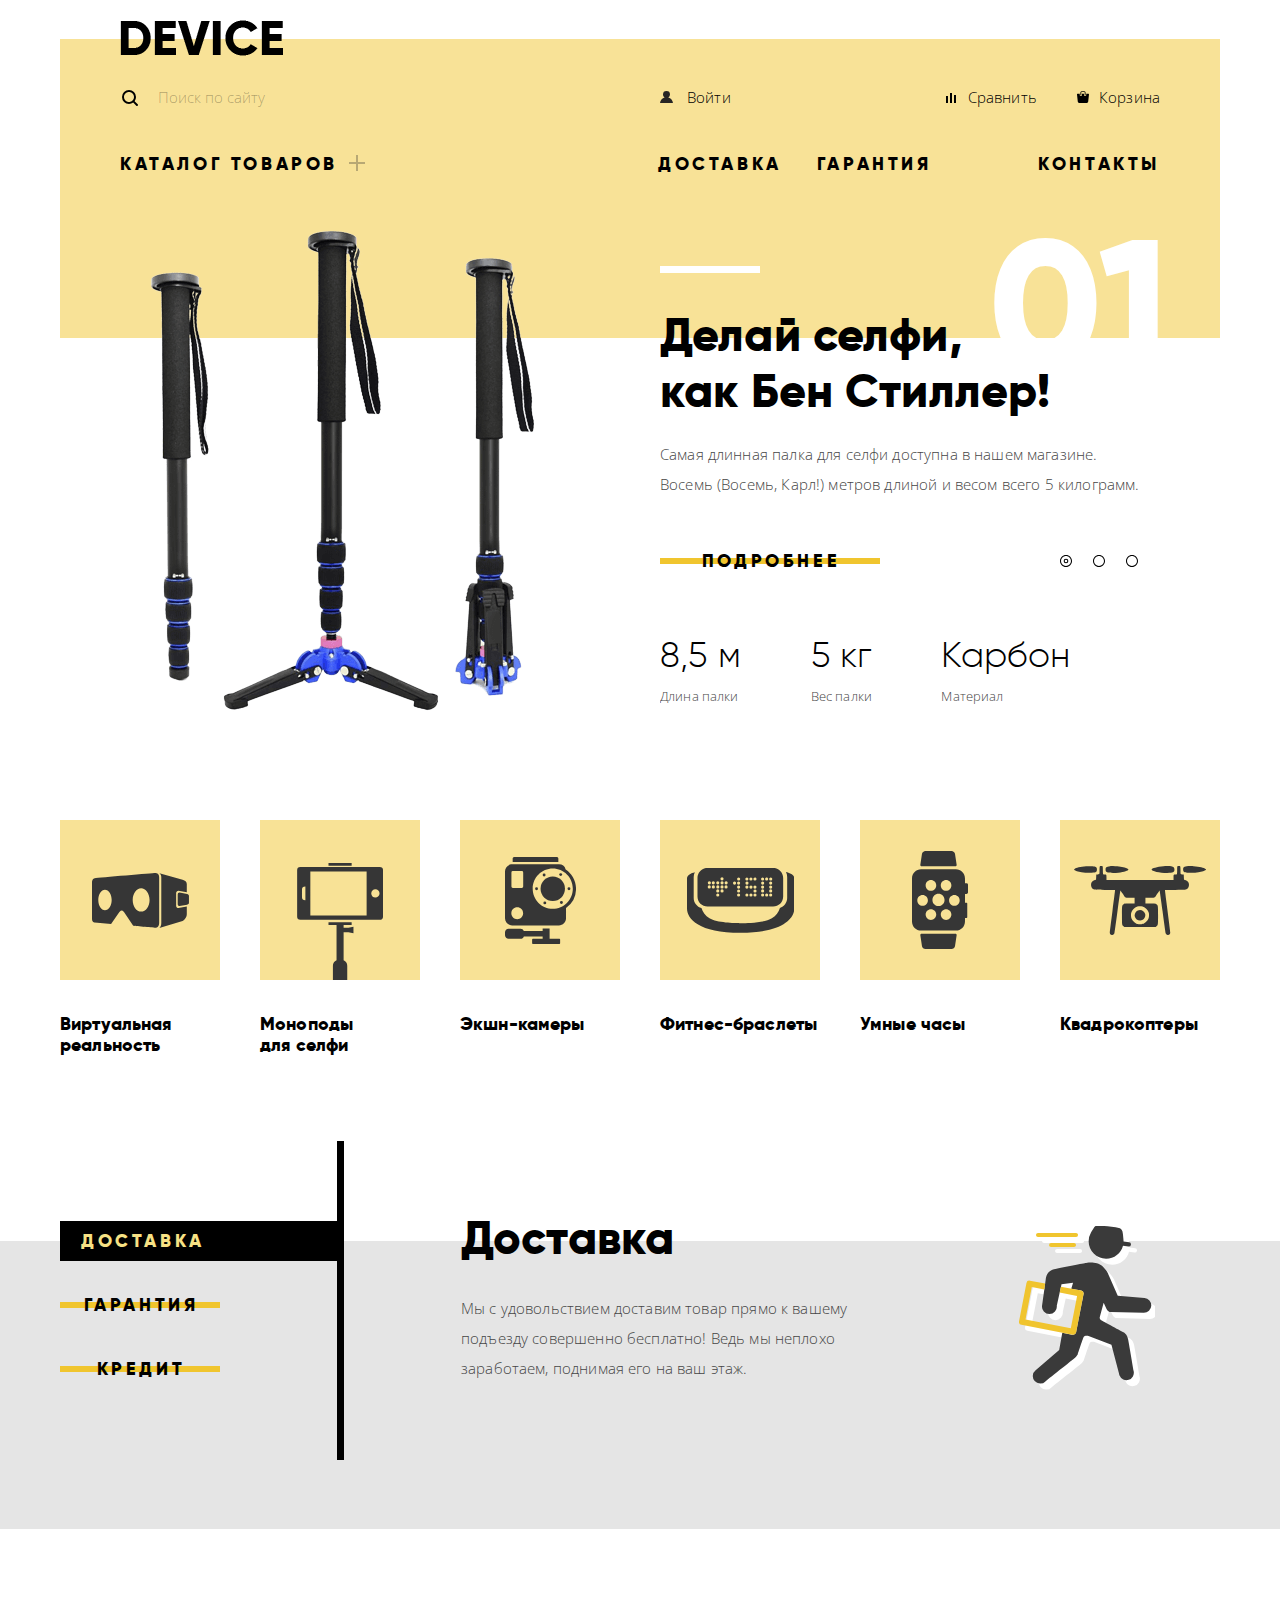
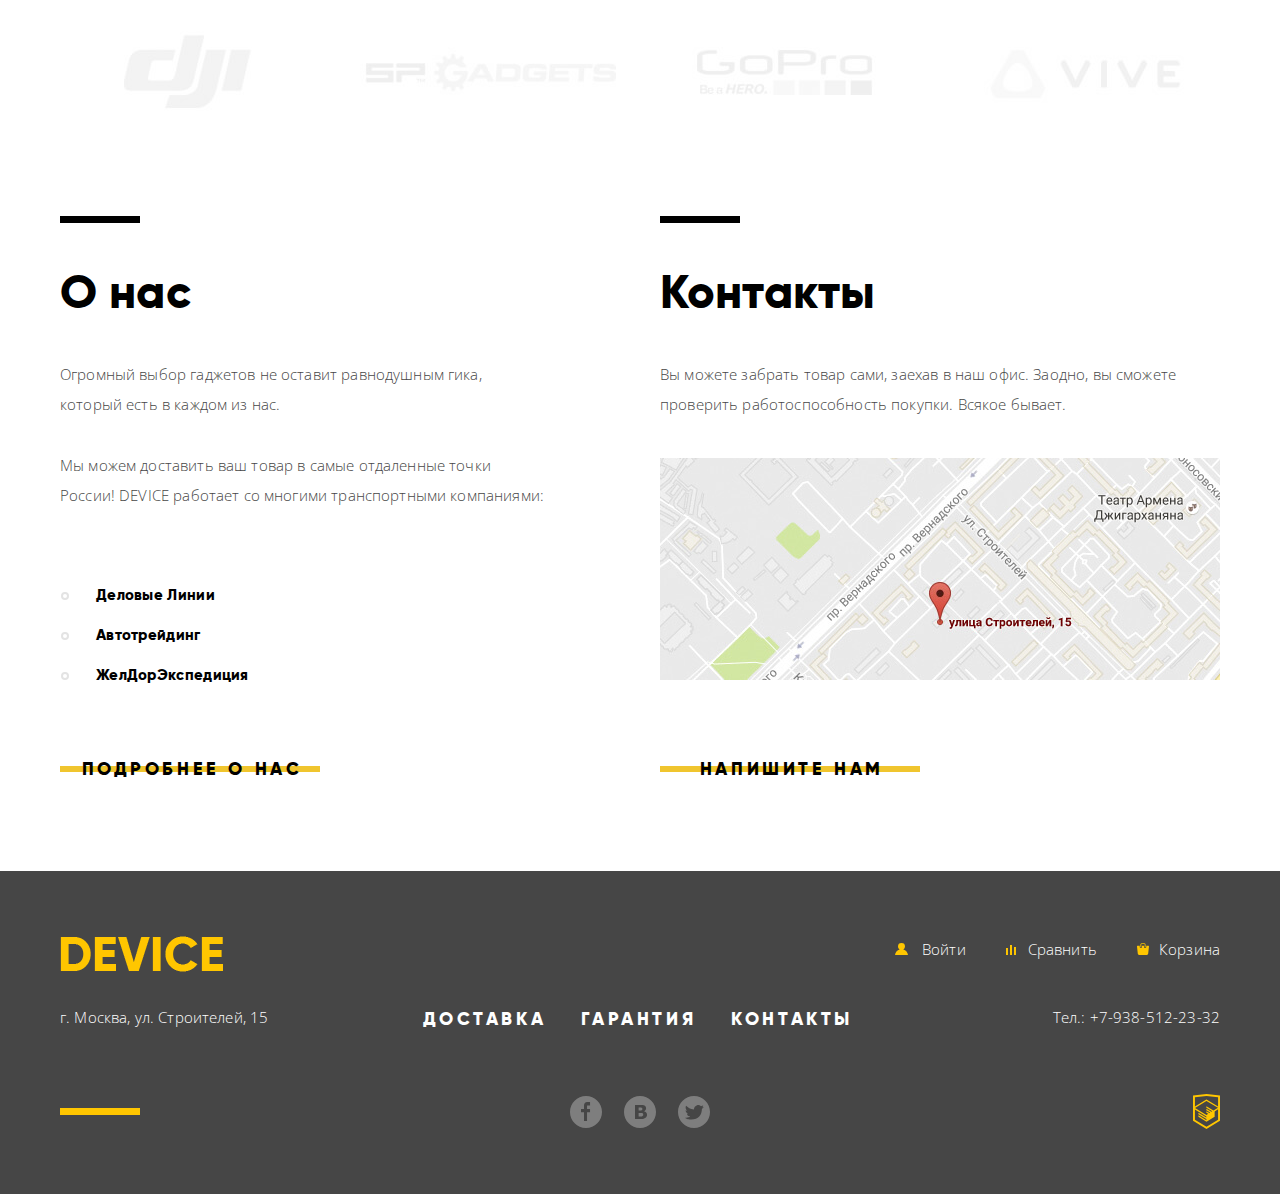
==== index.html @ 49120072 "Общие исправления, 3" ====
<!DOCTYPE html>
<html lang="ru">
    <head>
        <meta charset="utf-8">
        <title>HTML Academy: Девайс</title>
        <link href="https://fonts.googleapis.com/css?family=Open+Sans:300,400&amp;subset=cyrillic" rel="stylesheet">
        <link rel="stylesheet" type="text/css" href="css/normalize.css"/>
        <link rel="stylesheet" type="text/css" href="css/style.css"/>
    </head>

    <body>

        <div class="container">
            <header class="main-header">
                <div class="inner-container">
                    <a class="logo main-header-logo">
                        <img src="img/header-logo.png" width="163" height="36" alt="DEVICE"/>
                    </a>

                    <div class="header-top">
                        <form class="site-search" action="https://echo.htmlacademy.ru" method="get">
                            <label class="visually-hidden" for="site-search-field">Поиск по сайту</label>
                            <input type="text" placeholder="Поиск по сайту" id="site-search-field">
                            <button type="submit" class="search-btn">Найти</button>
                        </form>
                        <ul class="user-links header-user-links">
                            <li class="login-link header-login-link">
                                <a href="login.html">Войти</a>
                            </li>
                            <li class="profile-link header-profile-link user-name hidden">
                                <a href="profile.html">Валентин Петухов</a>
                            </li>
                            <li class="logout-link header-logout-link hidden">
                                <a href="#">Выйти</a>
                            </li>
                            <li class="compare-link header-compare-link">
                                <a href="compare.html">Сравнить</a>
                            </li>
                            <li class="cart-link header-cart-link">
                                <a href="cart.html">Корзина</a>
                            </li>
                        </ul>
                    </div>
                    <nav class="main-nav">
                        <ul class="site-nav header-site-nav">
                            <li class="catalog-link header-catalog-link sub-menu-link"><a href="catalog.html">Каталог товаров</a>
                                <div class="sub-menu">
                                    <div class="inner-container">
                                        <ul class="video-products">
                                            <li><a href="catalog.html">Виртуальная реальность</a></li>
                                            <li><a href="catalog.html">Моноподы для селфи</a></li>
                                            <li><a href="catalog.html">Экшн-камеры</a></li>
                                        </ul>
                                        <ul class="wearable-products">
                                            <li><a href="catalog.html">Фитнес-браслеты</a></li>
                                            <li><a href="catalog.html">Умные часы</a></li>
                                        </ul>
                                        <ul class="quodrupter-products">
                                            <li><a href="catalog.html">Квадрокоптеры</a></li>
                                        </ul>
                                    </div>
                                </div>
                            </li>
                            <li class="delivery-link header-delivery-link"><a href="delivery.html">Доставка</a></li>
                            <li class="warranty-link header-warranty-link"><a href="warranty.html">Гарантия</a></li>
                            <li class="contacts-link header-contacts-link"><a href="contacts.html">Контакты</a></li>
                        </ul>
                    </nav>
                </div>
            </header>
        </div>

        <main>
            <div class="container">
                <h1 class="visually-hidden">Магазин гаджетов "Девайс"</h1>

                <section class="promo">
                    <h2 class="visually-hidden">Горячие предложения</h2>
                    <div class="inner-container">
                        <div class="slider promo-slider">
                            <ol class="slider-indicators">
                                <li class="indicator indicator-1 active"></li>
                                <li class="indicator indicator-2"></li>
                                <li class="indicator indicator-3"></li>
                            </ol>
                            <div class="slider-inner">
                                <article class="slide slide-1 active">
                                    <span class="slide-number">01</span>
                                    <div class="two-columns-container">
                                        <div class="column-left">
                                            <img class="slide-image" src="img/slider-1.png" width="384" height="486"
                                                 alt="Селфи-палка"/>
                                        </div>
                                        <div class="column-right">

                                            <h2 class="slide-title">Делай селфи,<br> как Бен Стиллер!</h2>
                                            <p>
                                                Самая длинная палка для селфи доступна в нашем магазине. Восемь (Восемь,
                                                Карл!) метров длиной и весом всего 5 килограмм.
                                            </p>
                                            <a class="btn" href="catalog-item.html">Подробнее</a>
                                            <div class="features-table-wrapper">
                                                <table class="slide-product-features">
                                                    <tr class="features-value">
                                                        <td>8,5 м</td>
                                                        <td>5 кг</td>
                                                        <td>Карбон</td>
                                                    </tr>
                                                    <tr class="features-label">
                                                        <td>Длина палки</td>
                                                        <td>Вес палки</td>
                                                        <td>Материал</td>
                                                    </tr>
                                                </table>
                                            </div>
                                        </div>
                                    </div>
                                </article>
                                <article class="slide slide-2">
                                    <span class="slide-number">02</span>
                                    <div class="two-columns-container">
                                        <div class="column-left">
                                            <img class="slide-image" src="img/slider-2.png" width="345" height="485"
                                                 alt="Фитнес-браслет"/>
                                        </div>
                                        <div class="column-right">

                                            <h2 class="slide-title">Худеем<br> правильно!</h2>
                                            <p>
                                                Мотивирующие фитнес-браслеты помогут найти в себе силы не пропускать
                                                занятия и соблюдать диету.
                                            </p>
                                            <a class="btn" href="catalog-item.html">Подробнее</a>
                                            <div class="features-table-wrapper">
                                            <table class="slide-product-features">
                                                <tr class="features-value">
                                                    <td>48 часов</td>
                                                </tr>
                                                <tr class="features-label">
                                                    <td>Без подзарядки</td>
                                                </tr>
                                            </table>
                                            </div>
                                        </div>
                                    </div>
                                </article>
                                <article class="slide slide-3">
                                    <span class="slide-number">03</span>
                                    <div class="two-columns-container">
                                        <div class="column-left">

                                            <img class="slide-image" src="img/slider-3.png" width="526" height="334"
                                                 alt="Квадрокоптер"/>
                                        </div>
                                        <div class="column-right">
                                            <h2 class="slide-title">Порхает как бабочка, жалит как пчела!</h2>
                                            <p>
                                                Этот обычный, на первый взгляд, квадракоптер оснащен мощным лазером,
                                                замаскированным под стандартную камеру.
                                            </p>
                                            <a class="btn" href="catalog-item.html">Подробнее</a>
                                            <div class="features-table-wrapper">
                                                <table class="slide-product-features">
                                                    <tr class="features-value">
                                                        <td>800 м</td>
                                                        <td>50 м</td>
                                                    </tr>
                                                    <tr class="features-label">
                                                        <td>Дальность полета</td>
                                                        <td>Радиус поражения</td>
                                                    </tr>
                                                </table>
                                            </div>
                                        </div>
                                    </div>
                                </article>

                            </div>
                        </div>
                    </div>
                </section>

                <section class="product-categories">
                    <h2 class="visually-hidden">Категории товаров</h2>

                    <ul class="product-categories-list">
                        <li class="product-category category-virtual-reality">
                            <a class="product-category-link" href="catalog.html">
                            <span class="category-icon">
                            <svg xmlns="http://www.w3.org/2000/svg" width="97" height="55" viewBox="0 0 97 55"><g
                                    fill="#363636"><path
                                    d="M84.131 32.639V20.003c0-1.309 1.045-2.37 2.335-2.37l8.326 1.581V11.02c0-2.355-1.708-3.431-4.202-4.265L67.403.175c1.616 1.391 1.889 2.04 1.889 4.396V49.78c0 2.356-.45 4.066-1.967 5.21l23.265-7.065c2.401-.833 4.202-4.216 4.202-6.572V33.44l-8.326 1.567c-1.29.002-2.335-1.06-2.335-2.368z"/><path
                                    d="M95.129 20.979l-7.598-1.444c-1.008 0-1.824.829-1.824 1.851v9.868c0 1.023.816 1.852 1.824 1.852l7.598-1.431c1.154-.419 1.824-.829 1.824-1.852V22.83c0-1.022-.766-1.507-1.824-1.851zM67.17 4.483c0-5.08-4.232-4.459-4.232-4.459S5.832 4.738 2.838 5.145.001 9.532.001 9.532L0 45.812c0 3.743 2.599 3.753 2.599 3.753l16.477 1.403L27.212 39.3s1.109-1.828 2.505-1.828c1.397 0 2.432 1.861 2.432 1.861l9.061 13.521s18.895 1.909 22.521 1.909c3.626-.001 3.439-5.024 3.439-5.024V4.483zM12.982 37.192c-3.698 0-6.696-4.601-6.696-10.275s2.998-10.275 6.696-10.275c3.698 0 6.696 4.601 6.696 10.275s-2.998 10.275-6.696 10.275zm36.158 1.426c-4.662 0-8.441-5.239-8.441-11.701 0-6.463 3.78-11.702 8.441-11.702 4.662 0 8.442 5.239 8.442 11.702 0 6.462-3.78 11.701-8.442 11.701z"/></g></svg>
                            </span>
                                <h3 class="category-name">Виртуальная реальность</h3>
                            </a>
                        </li>
                        <li class="product-category category-selfie-monopod">
                            <a class="product-category-link" href="catalog.html">
                            <span class="category-icon">
                            <svg xmlns="http://www.w3.org/2000/svg" width="86" height="117" viewBox="0 0 86 117"><g
                                    fill="#363636"><path
                                    d="M82.821 4.011H3.33A3.188 3.188 0 0 0 .142 7.199v46.413a3.187 3.187 0 0 0 3.188 3.189h79.492a3.188 3.188 0 0 0 3.189-3.189V7.199a3.189 3.189 0 0 0-3.19-3.188zM8.392 37.236h-.226a3.19 3.19 0 0 1-3.189-3.189v-7.283a3.188 3.188 0 0 1 3.189-3.188h.226v13.66zm61.231 15.172H13.341V8.402h56.282v44.006zM78.4 34.552c-2.289 0-4.146-1.855-4.146-4.147s1.856-4.147 4.146-4.147a4.146 4.146 0 1 1 0 8.294zM31.497 0h23.157v2.758H31.497zM46.608 64.861v-2.973h8.046V59.13H31.498v2.758h8.045v35.246a6.068 6.068 0 0 0-3.635 5.559V117h14.335v-14.307a6.062 6.062 0 0 0-3.636-5.557v-27.99h4.796l5.051 1.213v-6.711l-5.051 1.213h-4.795z"/></g></svg>
                            </span>
                                <h3 class="category-name">Моноподы<br> для селфи</h3>
                            </a>
                        </li>
                        <li class="product-category category-action-camera">
                            <a class="product-category-link" href="catalog.html">
                            <span class="category-icon">
                            <svg xmlns="http://www.w3.org/2000/svg" width="71" height="87" viewBox="0 0 71 87"><g
                                    fill="#363636"><path
                                    d="M53.349 1.49c0-.736-.578-1.49-1.311-1.49H9.053C8.32 0 7.672.754 7.672 1.49v3.522h45.676V1.49zM54.202 81.809h-9.597V71.426h-6.958v2.507H18.774c-.537-1.254-1.757-2.148-3.181-2.148H3.559C1.642 71.784 0 73.387 0 75.311v3.018c0 1.924 1.642 3.48 3.559 3.48h12.035c1.511 0 2.792-.896 3.269-2.326h18.785v2.326H28.13c-.533 0-1.01.437-1.01.972v3.172c0 .535.478 1.048 1.01 1.048h26.072c.533 0 .93-.513.93-1.048V82.78c0-.535-.397-.971-.93-.971zM60.666 12.39a7.037 7.037 0 0 0-6.771-5.05H7.148C3.25 7.34 0 10.449 0 14.361v46.9c0 3.912 3.25 7.121 7.148 7.121h46.747c3.898 0 7.126-3.209 7.126-7.121V50.915a23.228 23.228 0 0 0 10.001-19.164c-.001-8.079-4.132-15.181-10.356-19.361zM12.238 62.151c-3.259 0-5.901-2.65-5.901-5.921 0-3.27 2.642-5.922 5.901-5.922s5.902 2.652 5.902 5.922c0 3.271-2.643 5.921-5.902 5.921zm5.961-32.605a1.42 1.42 0 0 1-1.418 1.422h-8.94a1.42 1.42 0 0 1-1.418-1.422v-14.16a1.42 1.42 0 0 1 1.418-1.423h8.939a1.42 1.42 0 0 1 1.418 1.423v14.16zm29.563 22.312c-11.076 0-20.057-9.01-20.057-20.123s8.98-20.124 20.057-20.124c11.077 0 20.058 9.01 20.058 20.124s-8.981 20.123-20.058 20.123z"/><ellipse
                                    cx="47.762" cy="31.735" rx="12.188" ry="12.229"/><circle cx="31.562" cy="31.736"
                                                                                             r="1.435"/><circle
                                    cx="63.963" cy="31.736" r="1.435"/><circle cx="39.109" cy="17.994" r="1.435"/><ellipse
                                    cx="56.415" cy="45.476" rx="1.43" ry="1.436"/><circle cx="55.697" cy="17.565"
                                                                                          r="1.435"/><circle cx="39.828"
                                                                                                             cy="45.906"
                                                                                                             r="1.435"/></g></svg>
                            </span>
                                <h3 class="category-name">Экшн-камеры</h3>
                            </a>
                        </li>
                        <li class="product-category category-fitness-bracelet">
                            <a class="product-category-link" href="catalog.html">
                            <span class="category-icon">
                            <svg xmlns="http://www.w3.org/2000/svg" width="107" height="65" viewBox="0 0 107 65"><g
                                    fill="#363636"><path
                                    d="M98.967 4.074c.752 1.441 1.209 3.08 1.209 4.818v21.102c0 4.616-3.092 8.527-7.246 9.9-1.325 3.987-3.778 7.854-8.051 10.432-8.676 5.231-31.124 4.837-31.198 4.837-.078 0-22.513.395-31.189-4.837-4.216-2.545-6.708-6.347-8.042-10.279-4.418-1.209-7.756-5.251-7.756-10.053V8.893c0-1.688.427-3.282 1.139-4.693C4.17 5.109 0 6.918 0 10.434v29.983C0 50.668 11.839 64.85 53.657 64.85c41.82 0 53.657-14.182 53.657-24.433V10.434c-.001-3.684-4.576-5.494-8.347-6.36z"/><path
                                    d="M20.561 38.459h65.523c5.564 0 10.074-4.513 10.074-10.077V9.935c0-5.563-4.51-10.075-10.074-10.075H20.561c-5.564 0-10.075 4.511-10.075 10.075v18.447c0 5.564 4.511 10.077 10.075 10.077zM83.695 9.468a1.57 1.57 0 1 1 0 3.139 1.57 1.57 0 0 1 0-3.139zm0 4.039a1.569 1.569 0 1 1 0 3.138 1.569 1.569 0 0 1 0-3.138zm0 4.039a1.568 1.568 0 1 1 .001 3.137 1.568 1.568 0 0 1-.001-3.137zm0 3.827a1.57 1.57 0 1 1-.001 3.14 1.57 1.57 0 0 1 .001-3.14zm0 4.039a1.568 1.568 0 1 1 .001 3.137 1.568 1.568 0 0 1-.001-3.137zM79.656 9.468c.867 0 1.568.703 1.568 1.57a1.568 1.568 0 1 1-3.136 0c0-.868.703-1.57 1.568-1.57zm0 15.944a1.568 1.568 0 1 1 0 3.135 1.568 1.568 0 0 1 0-3.135zM75.619 9.468a1.57 1.57 0 1 1-.003 3.14 1.57 1.57 0 0 1 .003-3.14zm0 4.039a1.57 1.57 0 1 1-.003 3.139 1.57 1.57 0 0 1 .003-3.139zm0 4.039a1.569 1.569 0 1 1-.002 3.138 1.569 1.569 0 0 1 .002-3.138zm0 3.827a1.568 1.568 0 1 1 0 3.138 1.568 1.568 0 0 1 0-3.138zm0 4.039a1.569 1.569 0 1 1-.002 3.138 1.569 1.569 0 0 1 .002-3.138zM67.965 9.468c.867 0 1.568.703 1.568 1.57a1.568 1.568 0 1 1-3.136 0 1.568 1.568 0 0 1 1.568-1.57zm0 8.078a1.568 1.568 0 1 1-1.568 1.569 1.568 1.568 0 0 1 1.568-1.569zm0 3.881a1.569 1.569 0 1 1-.002 3.136 1.569 1.569 0 0 1 .002-3.136zm0 3.985a1.568 1.568 0 1 1 0 3.135 1.568 1.568 0 0 1 0-3.135zM63.926 9.468a1.57 1.57 0 1 1 0 3.14 1.57 1.57 0 0 1 0-3.14zm0 8.078a1.57 1.57 0 1 1 .001 3.139 1.57 1.57 0 0 1-.001-3.139zm0 7.866a1.57 1.57 0 1 1 .001 3.139 1.57 1.57 0 0 1-.001-3.139zM59.888 9.468a1.57 1.57 0 0 1 0 3.139 1.568 1.568 0 0 1-1.568-1.569 1.567 1.567 0 0 1 1.568-1.57zm0 4.039a1.57 1.57 0 1 1-.001 3.135 1.57 1.57 0 0 1 .001-3.135zm0 4.039a1.57 1.57 0 1 1-.001 3.14 1.57 1.57 0 0 1 .001-3.14zm0 7.866a1.57 1.57 0 0 1 0 3.137 1.569 1.569 0 0 1 0-3.137zm-8.29-15.944a1.57 1.57 0 1 1 0 3.139 1.57 1.57 0 0 1 0-3.139zm0 4.039a1.569 1.569 0 1 1 0 3.138 1.569 1.569 0 0 1 0-3.138zm0 4.039a1.568 1.568 0 1 1 .001 3.137 1.568 1.568 0 0 1-.001-3.137zm0 3.881a1.568 1.568 0 1 1 0 3.137 1.569 1.569 0 0 1 0-3.137zm0 3.985a1.568 1.568 0 1 1 .001 3.137 1.568 1.568 0 0 1-.001-3.137zm-4.039-11.905a1.568 1.568 0 1 1 0 3.136 1.568 1.568 0 0 1 0-3.136zm-8.502-.212a1.57 1.57 0 1 1-.001 3.135 1.57 1.57 0 0 1 .001-3.135zm0 4.038a1.57 1.57 0 1 1-.003 3.141 1.57 1.57 0 0 1 .003-3.141zm-4.039-8.078a1.57 1.57 0 1 1-.003 3.14 1.57 1.57 0 0 1 .003-3.14zm0 4.04a1.57 1.57 0 1 1-.003 3.139 1.57 1.57 0 0 1 .003-3.139zm0 4.038a1.57 1.57 0 1 1-.003 3.14 1.57 1.57 0 0 1 .003-3.14zm0 4.04a1.569 1.569 0 1 1-.001 3.137 1.569 1.569 0 0 1 .001-3.137zm-4.254-8.078a1.569 1.569 0 1 1 0 3.138 1.569 1.569 0 0 1 0-3.138zm0 4.038a1.57 1.57 0 1 1 0 3.139 1.57 1.57 0 0 1 0-3.139zm0 4.04a1.57 1.57 0 1 1-.001 3.14 1.57 1.57 0 0 1 .001-3.14zm0 4.039a1.568 1.568 0 1 1 .001 3.137 1.568 1.568 0 0 1-.001-3.137zM26.3 9.255a1.57 1.57 0 1 1 0 0zm0 4.04a1.57 1.57 0 0 1 1.571 1.568 1.57 1.57 0 0 1-3.14 0 1.57 1.57 0 0 1 1.569-1.568zm0 4.038a1.571 1.571 0 1 1 0 3.14 1.571 1.571 0 0 1 0-3.14zm0 4.04a1.57 1.57 0 1 1 0 0zm-4.037-8.078a1.57 1.57 0 1 1-.001 3.135 1.57 1.57 0 0 1 .001-3.135zm0 4.038a1.57 1.57 0 0 1 0 3.14 1.57 1.57 0 0 1 0-3.14z"/></g></svg>
                            </span>
                                <h3 class="category-name">Фитнес-браслеты</h3>
                            </a>
                        </li>
                        <li class="product-category category-smart-watch">
                            <a class="product-category-link" href="catalog.html">
                            <span class="category-icon">
                            <svg xmlns="http://www.w3.org/2000/svg" width="56" height="98" viewBox="0 0 56 98"><g
                                    fill="#363636"><path
                                    d="M54.494 32.197h-1.515v-4.64c0-5.052-4.087-9.186-9.082-9.186H9.082C4.086 18.372 0 22.505 0 27.557v42.868c0 5.052 4.087 9.185 9.083 9.185h34.815c4.995 0 9.082-4.133 9.082-9.185V67.01h1.515a.764.764 0 0 0 .757-.764V52.467a.765.765 0 0 0-.757-.766H52.98v-8.788h1.515c.832 0 1.514-.688 1.514-1.531v-7.654a1.529 1.529 0 0 0-1.515-1.531zm-20.412-3.109c2.926 0 5.299 2.398 5.299 5.358s-2.373 5.358-5.299 5.358-5.298-2.398-5.298-5.358 2.372-5.358 5.298-5.358zm-15.137 0c2.925 0 5.298 2.398 5.298 5.358s-2.373 5.358-5.298 5.358c-2.926 0-5.298-2.398-5.298-5.358s2.372-5.358 5.298-5.358zM5.297 49.397c0-2.959 2.371-5.358 5.298-5.358 2.926 0 5.298 2.399 5.298 5.358 0 2.959-2.373 5.358-5.298 5.358-2.927.001-5.298-2.399-5.298-5.358zm13.648 19.497c-2.926 0-5.298-2.398-5.298-5.358s2.372-5.358 5.298-5.358c2.925 0 5.298 2.398 5.298 5.358s-2.373 5.358-5.298 5.358zm1.49-19.903c0-3.382 2.711-6.124 6.055-6.124s6.055 2.742 6.055 6.124-2.711 6.124-6.055 6.124c-3.344-.001-6.055-2.742-6.055-6.124zm13.647 19.903c-2.926 0-5.298-2.398-5.298-5.358s2.372-5.358 5.298-5.358 5.299 2.398 5.299 5.358-2.373 5.358-5.299 5.358zm8.302-14.138c-2.927 0-5.298-2.399-5.298-5.358 0-2.959 2.371-5.358 5.298-5.358 2.926 0 5.298 2.399 5.298 5.358 0 2.958-2.372 5.358-5.298 5.358zM9.646 15.31h33.687c.843 0 1.432-.681 1.306-1.514L43.023 3.028l-.002-.002C42.771 1.362 41.189 0 39.506 0H13.474c-1.686 0-3.268 1.362-3.517 3.028L8.342 13.795c-.125.833.461 1.515 1.304 1.515zM43.333 82.671H9.646c-.843 0-1.429.683-1.304 1.516l1.615 10.767c.25 1.666 1.832 3.028 3.516 3.028h26.032c1.684 0 3.266-1.362 3.517-3.026v-.002l1.615-10.767c.128-.833-.461-1.516-1.304-1.516z"/></g></svg>
                            </span>
                                <h3 class="category-name">Умные часы</h3>
                            </a>
                        </li>
                        <li class="product-category category-quadrupter">
                            <a class="product-category-link" href="catalog.html">
                            <span class="category-icon">
                            <svg xmlns="http://www.w3.org/2000/svg" width="132" height="69" viewBox="0 0 132 69"><g
                                    fill="#363636"><path
                                    d="M12.052.258C6.507.745 1.838 1.85.575 2.93c-.722.616-.722.616-.232 1.156.644.72 3.713 1.645 7.247 2.237 3.998.668 12.51.693 13.724.051 1.211-.668 1.624-1.414 1.624-2.981 0-1.619-.62-2.416-2.218-2.853C19.274.154 14.94 0 12.052.258zM25.774.488c-.129.283-.258 2.108-.258 4.112 0 4.061.155 3.778-2.192 3.933l-1.03.077-.13 2.545-.129 2.544-1.186.283c-2.58.668-4 2.595-3.792 5.294.128 1.927 1.03 3.341 2.579 4.087 1.109.513 1.47.538 11.246.538 5.545 0 10.137.079 10.188.18.051.13-1.11 9.408-2.58 20.64-1.444 11.23-2.682 20.997-2.708 21.666-.051 1.617.826 2.62 2.348 2.62 1.237 0 2.012-.64 2.321-1.9.13-.514 1.496-10.334 3.018-21.822 1.522-11.463 2.863-20.869 2.94-20.869.104 0 1.084 1.413 2.193 3.136 2.94 4.626 2.399 4.317 7.635 4.317h4.359v5.63l-5.133.077c-4.72.077-5.21.127-5.881.615-1.573 1.157-1.625 1.415-1.625 10.977 0 9.534.026 9.792 1.522 11.05l.851.695H81.695l.851-.696c1.496-1.257 1.52-1.515 1.52-11.05 0-9.56-.05-9.819-1.622-10.976-.671-.488-1.161-.538-5.882-.615l-5.132-.077v-5.63h4.36c5.234 0 4.693.309 7.633-4.317 1.11-1.723 2.09-3.136 2.194-3.136.076 0 1.418 9.406 2.94 20.869 1.522 11.488 2.889 21.308 3.018 21.821.31 1.26 1.082 1.902 2.321 1.902 1.521 0 2.4-1.004 2.347-2.621-.026-.67-1.264-10.436-2.71-21.666-1.468-11.232-2.63-20.51-2.577-20.64.05-.101 4.641-.18 10.19-.18 9.774 0 10.135-.025 11.243-.538 1.548-.746 2.45-2.16 2.58-4.087.206-2.699-1.212-4.626-3.792-5.294l-1.187-.283-.127-2.544-.13-2.545-1.031-.077c-2.347-.155-2.194.128-2.194-3.933 0-2.004-.128-3.829-.257-4.112-.206-.36-.543-.488-1.367-.488-.619 0-1.238.128-1.42.309-.206.205-.31 1.465-.31 3.932 0 2.467-.102 3.727-.309 3.932-.18.18-.901.308-1.65.308-1.625 0-1.65.052-1.65 3.11v2.287H32.48v-2.287c0-3.058-.024-3.11-1.65-3.11-.748 0-1.47-.129-1.65-.308-.207-.205-.31-1.465-.31-3.932 0-2.467-.103-3.727-.31-3.932-.18-.18-.8-.309-1.418-.309-.825 0-1.16.128-1.368.488zm42.843 40.12c2.889.899 5.392 3.393 6.166 6.168.439 1.543.31 4.216-.284 5.784-.696 1.875-2.685 4.01-4.565 4.935-1.29.642-1.754.719-3.921.719s-2.631-.077-3.92-.719c-1.885-.926-3.87-3.06-4.567-4.935-.592-1.568-.722-4.24-.283-5.784.748-2.723 3.25-5.27 6.061-6.168 2.012-.642 3.3-.642 5.313 0z"/><path
                                    d="M63.794 44.438c-2.037.925-3.507 3.649-3.069 5.73.774 3.677 4.823 5.553 7.996 3.702 1.985-1.158 2.99-3.547 2.45-5.783-.568-2.39-2.734-4.138-5.158-4.138-.646 0-1.626.232-2.22.489zM36.092.154c-3.92.668-4.513 1.131-4.513 3.444 0 1.825.463 2.416 2.268 2.956 1.55.462 7.172.514 10.5.128 6.86-.822 11.321-2.544 9.698-3.752-1.265-.9-4.902-1.876-9.054-2.39-2.475-.308-7.996-.54-8.9-.386zM89.484.258C83.165.848 77.62 2.339 77.62 3.444c0 1.722 7.84 3.47 15.63 3.495 5.804 0 7.196-.642 7.196-3.34 0-1.825-.619-2.622-2.373-3.085C96.423.103 92.398 0 89.484.258zM112.776.283c-1.78.231-3.018.77-3.43 1.491-.387.77-.31 2.904.154 3.572.928 1.31 1.652 1.465 7.068 1.465 3.661 0 5.802-.129 7.867-.488 3.534-.592 6.603-1.517 7.248-2.237.49-.54.49-.54-.233-1.156-1.34-1.13-5.958-2.185-11.916-2.672-3.481-.283-4.488-.283-6.758.025z"/></g></svg>
                            </span>
                                <h3 class="category-name">Квадрокоптеры</h3>
                            </a>
                        </li>
                    </ul>
                </section>
            </div>

            <section class="services services-tabs">
                <div class="container">
                    <h2 class="visually-hidden">Услуги</h2>
                    <ul class="tabs-nav">
                        <li><a class="btn tabs-nav-item tabs-nav-item-active" href="#delivery-tab">Доставка</a></li>
                        <li><a class="btn tabs-nav-item" href="#warranty-tab">Гарантия</a></li>
                        <li><a class="btn tabs-nav-item" href="#credit-tab">Кредит</a></li>
                    </ul>
                    <div class="tabs-content">
                        <div class="tab-pane active" id="delivery-tab">
                            <h2 class="tab-title">Доставка</h2>
                            <p> Мы с удовольствием доставим товар прямо к вашему подъезду совершенно бесплатно! Ведь мы
                                неплохо заработаем, поднимая его на ваш этаж.</p>
                        </div>
                        <div class="tab-pane" id="warranty-tab">
                            <h2 class="tab-title">Гарантия</h2>
                            <p>Если из-за возгорания купленого у нас товара у вас сгорит дом - не переживайте, мы
                                выдадим вам новый. Товар, не дом, конечно же.</p>
                        </div>
                        <div class="tab-pane" id="credit-tab">
                            <h2 class="tab-title">Кредит</h2>
                            <p>Залезть в долговую яму стало проще! Кредитные консультанты подберут для вас наиболее
                                выгодные условия кредита. Выгодные для нашего банка, разумеется.</p>
                        </div>
                    </div>
                </div>
            </section>

            <div class="container">

                <section class="product-brands">
                    <h2 class="visually-hidden">Популярные бренды</h2>
                    <ul class="product-brands-list">
                        <li class="product-brand dji-brand">
                            <img class="brand-logo" src="img/logo-1.png" width="260" height="100" alt="dji"/>
                        </li>
                        <li class="product-brand sri-gadgets-brand">
                            <img class="brand-logo" src="img/logo-3.png" width="260" height="100" alt="SRI GADGETS"/>
                        </li>
                        <li class="product-brand go-pro-brand">
                            <img class="brand-logo" src="img/logo-2.png" width="260" height="100" alt="GoPro"/>
                        </li>
                        <li class="product-brand vive-brand">
                            <img class="brand-logo" src="img/logo-4.png" width="260" height="100" alt="VIVE"/>
                        </li>
                    </ul>
                </section>

                <div class="two-columns-container">
                    <section class="about-us column-left">
                        <h2 class="section-title">О нас</h2>
                        <p> Огромный выбор гаджетов не оставит равнодушным гика, который есть в каждом из нас. </p>
                        <p> Мы можем доставить ваш товар в самые отдаленные точки России!
                            DEVICE работает со многими транспортными компаниями: </p>
                        <ul class="transport-companies-list">
                            <li>Деловые Линии</li>
                            <li>Автотрейдинг</li>
                            <li>ЖелДорЭкспедиция</li>
                        </ul>
                        <a class="btn" href="about-us.html">Подробнее о нас</a>
                    </section>
                    <section class="contacts column-right">
                        <h2 class="section-title">Контакты</h2>
                        <p>Вы можете забрать товар сами, заехав в наш офис. Заодно, вы сможете проверить
                            работоспособность покупки. Всякое бывает.
                        </p>
                        <img class="contacts-map-image" src="img/map.jpg" width="560" height="222"
                             alt="г. Москва, ул. Строителей, 15">
                        <iframe width="560" height="222" class="contacts-map-interactive"
                                src="https://www.google.com/maps/embed/v1/place?q=place_id:ChIJVYlcX_ZMtUYRHlBVzQxxlAY&key=AIzaSyDGS-M4u3Ve0HbcdXrRxklKUpEL4heQoLs"
                                allowfullscreen></iframe>
                        <a class="btn contacts-btn" href="#modal-contact">Напишите нам</a>
                    </section>
                </div>
            </div>
        </main>

        <footer class="main-footer">
            <div class="container">
                <div class="footer-top">
                    <a class="logo main-footer-logo">
                        <img src="img/footer-logo.png" width="163" height="36" alt="DEVICE"/>
                    </a>
                    <ul class="user-links footer-user-links">
                        <li class="login-link footer-login-link"><a href="login.html">Войти</a></li>
                        <li class="logout-link footer-logout-link hidden"><a href="#">Выйти</a></li>
                        <li class="compare-link footer-compare-link"><a href="compare.html">Сравнить</a></li>
                        <li class="cart-link footer-cart-link"><a href="cart.html">Корзина</a></li>
                    </ul>
                </div>
                <div class="footer-middle">
                    <p class="footer-address">
                        г. Москва, ул. Строителей, 15
                    </p>
                    <ul class="site-nav footer-site-nav">
                        <li><a href="delivery.html">Доставка</a></li>
                        <li><a href="warranty.html">Гарантия</a></li>
                        <li><a href="contacts.html">Контакты</a></li>
                    </ul>
                    <p class="footer-phone">
                        Тел.: <a href="tel:+79385122332" class="phone-link">+7-938-512-23-32</a>
                    </p>
                </div>
                <div class="footer-bottom">
                    <ul class="footer-social">
                        <li>
                            <a class="social-fb" href="#">
                                <span class="visually-hidden">Фейсбук</span>
                            </a>
                        </li>
                        <li>
                            <a class="social-vk" href="#">
                                <span class="visually-hidden">Вконтакте</span>
                            </a>
                        </li>
                        <li>
                            <a class="social-insta" href="#">
                                <span class="visually-hidden">Инстаграм</span>
                            </a>
                        </li>
                    </ul>
                    <p class="footer-copyright">
                        <a class="footer-copyright-logo" href="https://htmlacademy.ru/intensive/htmlcss">
                            <img src="img/logo-html.svg" width="27" height="35" alt="HtmlAcademy"/>
                        </a>
                    </p>
                </div>
            </div>
        </footer>

        <section class="modal modal-contact" id="modal-contact">
            <h2 class="visually-hidden">Форма обратной связи</h2>
            <form class="contact-form" method="post" action="https://up.echo.htmlacademy.ru">
                <div class="inputs-wrapper">
                    <p class="input-left">
                        <label for="contact-name">Ваше имя</label>
                        <input type="text" name="name" id="contact-name" value=""
                               placeholder="Представтесь, пожалуйста">
                    </p>
                    <p class="input-right">
                        <label for="contact-email">Ваш e-mail</label><br>
                        <input type="email" name="email" id="contact-email" value="" placeholder="Для отправки ответа">
                    </p>
                </div>
                <p>
                    <label for="contact-message">Текст письма:</label><br>
                    <textarea name="date" id="contact-message" rows="7" placeholder="В свободной форме"></textarea>
                </p>
                <button type="submit" class="btn send-btn">Отправить</button>
            </form>
            <button type="button" class="modal-close"><span class="visually-hidden">Закрыть</span></button>
        </section>

        <section class="modal modal-map">
            <h2 class="visually-hidden">Как до нас добраться</h2>
            <p>
                <img class="modal-map-image" src="img/modal-map.jpg" width="960" height="559"
                     alt="Офис компании по адресу г. Москва, ул. Строителей, 15"/>
                <iframe width="960" height="559" class="modal-map-interactive"
                        src="https://www.google.com/maps/embed/v1/place?q=place_id:ChIJVYlcX_ZMtUYRHlBVzQxxlAY&key=AIzaSyDGS-M4u3Ve0HbcdXrRxklKUpEL4heQoLs"
                        allowfullscreen></iframe>
            </p>
            <button type="button" class="modal-close"><span class="visually-hidden">Закрыть</span></button>
        </section>

    </body>
</html>
---- css/style.css ----
@font-face {
    font-family: "Gilroy";
    src: url("../fonts/gilroy-extrabold-webfont.woff2") format("woff2");
    font-weight: 900;
    font-style: normal;
}

@font-face {
    font-family: "Gilroy";
    src: url("../fonts/gilroy-light-webfont.woff2") format("woff2");
    font-weight: 300;
    font-style: normal;
}

html {
    padding: 0;
    margin: 0;
}

body {
    min-width: 1160px;
    margin: 0;
    padding: 0;

    font-family: "Open Sans", "Arial", sans-serif;
    font-size: 15px;
    line-height: 30px;
    font-weight: 300;
    color: rgb(70, 70, 70);
    letter-spacing: 0.01em;

    background-color: white;
}

.visually-hidden:not(:focus):not(:active),
input[type="checkbox"].visually-hidden,
input[type="radio"].visually-hidden {
    position: absolute;

    width: 1px;
    height: 1px;
    margin: -1px;
    border: 0;
    padding: 0;

    white-space: nowrap;

    clip-path: inset(100%);
    clip: rect(0 0 0 0);
    overflow: hidden;
}

.hidden {
    display: none;
}

a {
    text-decoration: none;
}

img {
    max-width: 100%;
    object-fit: cover;
}

.container {
    position: relative;

    box-sizing: border-box;
    width: 1200px;
    padding: 0 20px;
    margin: 0 auto;
}

.inner-container {
    position: relative;

    width: 1040px;
    margin: 0 auto;
}

.two-columns-container {
    display: flex;
    justify-content: space-between;
}

.btn {
    position: relative;

    display: inline-block;
    vertical-align: middle;

    font-family: "Gilroy", Arial, sans-serif;
    font-size: 18px;
    line-height: 18px;
    font-weight: 900;
    color: black;
    letter-spacing: 0.2em;
    text-transform: uppercase;
    padding: 11px 19px 11px 21px;

    background-color: transparent;
    border: none;
}

.btn::before {
    content: "";

    position: absolute;
    top: 0;
    bottom: 0;
    left: 0;
    right: 0;
    z-index: -1;

    display: block;
    width: 100%;
    height: 6px;
    margin: auto;

    background-color: #f0c52e;

    transition: 0.16s linear all;
}

.btn:hover {
    cursor: pointer;
}

.btn:hover::before,
.btn:focus::before {
    height: 100%;
}

.btn:focus,
.btn:active {
    outline: none;
}

.btn:active {
    color: rgba(0, 0, 0, 0.3);
}

/*---titles---*/

.page-title,
.section-title,
.slide-title,
.tab-title {
    font-family: "Gilroy", "Arial", sans-serif;
    font-size: 47px;
    line-height: 1.2;
    font-weight: 900;
    color: black;
}

.page-title {
    margin: 0 0 20px;
    padding: 0;
}

.section-title {
    position: relative;

    margin: 47px 0 39px;
}

.section-title::after {
    content: "";

    position: absolute;
    top: -48px;
    left: 0;

    width: 80px;
    height: 7px;

    background-color: black;
}

.form-title {
    font-family: "Gilroy", "Arial", sans-serif;
    font-size: 16px;
    line-height: normal;
    font-weight: 900;
    color: black;
    letter-spacing: 0.2em;
    text-transform: uppercase;
}

.filter-title {
    margin: 24px 0;
}

/* ==========================================================================
   Navigation menus, links and logotypes
   ========================================================================== */

.user-links,
.main-nav ul,
.site-nav,
.footer-social {
    list-style: none;
}

.user-links,
.site-nav {
    display: flex;
    margin: 0;
    padding: 0;
}

.user-links {
    justify-content: flex-end;
}

.site-nav li,
.user-links li {
    margin-right: 35px;
}

.site-nav li:last-child,
.user-links li:last-child {
    margin-right: 0;
}

.user-links a,
.sub-menu a {
    font: inherit;
    font-size: 15px;
    line-height: 36px;
}

.user-links a:hover,
.user-links a:focus,
.sub-menu a:hover,
.sub-menu a:focus {
    color: inherit;

    opacity: 0.6;
    outline: none;
}

.user-links a:active,
.sub-menu a:active {
    color: inherit;

    opacity: 0.3;
}

.user-links a {
    padding-left: 27px;
}

.compare-link a {
    background-image: url(../img/icons/compare.svg);
    background-repeat: no-repeat;
    background-position: bottom 4px left 5px;
}

.cart-link a {
    background-image: url(../img/icons/cart.svg);
    background-repeat: no-repeat;
    background-position: center left 5px;
}

.login-link a,
.profile-link a {
    background-image: url(../img/icons/user.svg);
    background-repeat: no-repeat;
    background-position: center left;
}

.site-nav a {
    font-family: "Gilroy", "Arial", sans-serif;
    font-size: 18px;
    line-height: normal;
    font-weight: 900;
    letter-spacing: 0.2em;
    text-transform: uppercase;
}

.site-nav a:hover,
.site-nav a:focus {
    color: inherit;

    opacity: 0.6;
    outline: none;
}

.site-nav a:active {
    color: inherit;

    opacity: 0.2;
}

.logo:hover img,
.logo:focus img,
.footer-copyright-logo:hover img,
.footer-copyright-logo:focus img {
    opacity: 0.6;
}

.logo:active img,
.footer-copyright-logo:active img {
    opacity: 0.3;
}

/* ==========================================================================
   Header
   ========================================================================== */

.main-header {
    box-sizing: border-box;
    width: 100%;
    margin: 39px auto 0;
    padding: 35px 0 45px;

    background-color: #f8e297;
}

.inner-page .main-header {
    margin-bottom: 34px;
}

.main-header-logo {
    position: absolute;
    left: 0;
    top: -54px;
}

.header-top {
    display: flex;
    margin-bottom: 27px;
}

.main-nav {
    width: 100%;
}

/*---site search---*/

.site-search {
    width: 440px;
}

.site-search input {
    height: 48px;
    box-sizing: border-box;
    width: 350px;
    margin: 0;
    padding: 8px 38px 8px;

    font: inherit;
    color: black;

    background-color: transparent;
    background-image: url(../img/icons/search.svg);
    background-repeat: no-repeat;
    background-position: left 2px bottom 14px;
    border: none;
    border-bottom: 2px solid transparent;
}

.site-search input::placeholder {
    font: inherit;
    font-size: 15px;
    line-height: 36px;
    color: rgba(0, 0, 0, 0.3);
}

.site-search input:hover::placeholder,
.site-search input:focus::placeholder {
    color: rgba(0, 0, 0, 0.6);
}

.site-search input:focus {
    border-color: black;
    outline: none;
}

.search-btn {
    display: none;
    box-sizing: border-box;
    margin-left: -4px;
    padding: 3px 19px 5px;

    font: inherit;
    font-size: 15px;
    line-height: 36px;
    color: black;

    background-color: transparent;
    border: 2px solid black;
}

.site-search input:focus + .search-btn {
    display: inline-block;
}

.search-btn:hover,
.search-btn:focus {
    color: white;

    background-color: black;
    outline: none;
}

.search-btn:active {
    display: inline-block;

    color: rgba(255, 255, 255, 0.3);

    outline: none;
}

.search-btn:visited {
    outline: none;
}

/*---user links---*/

.header-user-links {
    align-self: center;
    width: 500px;
    margin: -2px 0 0 auto;
    padding: 0;
}

.header-user-links a,
.header-site-nav a {
    color: black;
}

.header-compare-link {
    margin-left: auto;
}

.header-logout-link a {
    opacity: 0.3;
    padding-left: 0;
}

.header-user-links .header-profile-link {
    margin-right: 19px;
}

/*-----site nav----*/

.header-contacts-link {
    margin-left: auto;
}

.header-delivery-link {
    margin-left: 285px;
}

.header-site-nav .header-catalog-link {
    position: relative;

    padding-right: 35px;
    margin-right: 0;
}

.header-site-nav .catalog-link::after {
    content: "";

    position: absolute;
    top: 1px;
    right: 4px;

    width: 25px;
    height: 25px;

    background-image: url(../img/icons/plus.svg);
    background-repeat: no-repeat;
    background-position: center center;
    opacity: 0.3;
}

.sub-menu {
    position: absolute;
    left: -60px;
    z-index: 2;

    box-sizing: border-box;
    display: none;
    width: 1160px;
    padding: 20px 0 31px;

    background-color: #f8e297;
}

.sub-menu .inner-container {
    display: flex;
}

.sub-menu ul {
    margin: 0 50px 0 0;
    padding: 0;
}

.sub-menu a{
    font: inherit;
    font-size: 15px;
    line-height: 36px;
    letter-spacing: 0.01em;
    text-transform: none;
}

.sub-menu-link:hover .sub-menu {
    display: block;
}

/* ==========================================================================
   Slider
   ========================================================================== */

.promo {
    min-height: 540px;
    margin-bottom: 56px;

    background-image: linear-gradient(to bottom, #f8e297, #f8e297 114px, transparent 114px, transparent)
}

.promo-slider,
.slide,
.slide-image {
    position: relative;
}

.slide {
    display: none;
}

.slide.active {
    display: block;
}

.promo-slider .slider-indicators {
    position: absolute;
    right: 22px;
    top: 320px;
    z-index: 2;

    margin: 0;
    padding: 0;
    max-width: 200px;

    list-style: none;
}

.promo-slider .indicator {
    position: relative;

    display: inline-block;
    margin: 0 17px 0 0;
    width: 12px;
    height: 12px;
    vertical-align: middle;

    background-image: url(../img/icons/slider-button-empty.svg);
    background-size: 12px;
    background-repeat: no-repeat;
    background-position: center center;

    cursor: pointer;
}

.promo-slider .indicator:last-child {
    margin-right: 0;
}

.promo-slider .indicator.active {
    background-image: url(../img/icons/slider-button.svg);
}

.slide .column-right {
    width: 500px;
    padding: 40px 0;
}

.slide .column-left {
    width: 500px;
}

.slide-title {
    position: relative;

    margin: 43px 0 19px;
}

.slide-title::before {
    content: "";

    position: absolute;
    top: -41px;
    left: 0;

    width: 100px;
    height: 7px;
    background-color: white;
}

.slide p {
    max-height: 90px;
    padding-right: 15px;
    margin: 0 0 42px;

    overflow: hidden;
}

.slide .btn {
    width: 180px;
    margin-bottom: 51px;

    text-align: center;
}

.slide-number {
    position: absolute;
    top: -10px;
    right: -10px;

    font-family: "Gilroy", "Arial", sans-serif;
    font-size: 179px;
    line-height: 179px;
    font-weight: 900;
    color: white;
}

.features-table-wrapper {
    max-height: 75px;
    max-width: 500px;
    overflow: hidden;
}

.slide-product-features {
    border: 0;
    border-spacing: 0;
}

.features-value td {
    padding: 0 70px 0 0;
    overflow: hidden;
    white-space: nowrap;

    font-family: "Gilroy", "Arial", sans-serif;
    font-size: 36px;
    line-height: normal;
    color: black;
}

.features-label td {
    padding: 10px 0 0;
    font: inherit;
    font-size: 13px;
    line-height: 20px;
}

.slide-1 .slide-image {
    top: 3px;
    left: 30px;
}

.slide-2 .slide-image {
    top: 20px;
    left: 55px;
}

.slide-3 .slide-image {
    top: 70px;
    left: -27px;
}

/* ==========================================================================
   Product categories
   ========================================================================== */

.product-categories {
    margin-bottom: 56px;
}

.product-categories-list {
    display: flex;
    flex-wrap: wrap;
    justify-content: center;

    margin: 0;
    padding: 0;

    list-style: none;
}

.product-category {
    min-height: 240px;
    width: 160px;
    margin-bottom: 25px;
    margin-right: 40px;
}

.product-category:nth-child(6n),
.product-category:last-child {
    margin-right: 0;
}

.product-category .category-name {
    margin: 33px 0 0;

    font-family: "Gilroy", "Arial", sans-serif;
    font-size: 18px;
    line-height: 21px;
    font-weight: 900;
    color: black;
    text-align: left;
}

.category-icon {
    position: relative;

    display: block;
    width: 160px;
    height: 160px;

    background-color: #f8e296;
}

.category-icon svg {
    position: absolute;
    top: 0;
    bottom: 0;
    left: 0;
    right: 0;

    margin: auto;
}

.category-selfie-monopod svg {
    top: auto;

    margin: 0 auto;
}

.product-category-link:hover .category-icon,
.product-category-link:focus .category-icon {
    background-color: #f1c52e;
}

.product-category-link:focus {
    outline: none;
}

.product-category-link:active .category-name,
.product-category-link:active svg {
    opacity: 0.2;
}

/* ==========================================================================
   Services tabs
   ========================================================================== */

.services {
    margin-bottom: 94px;
    min-height: 388px;

    background-image: linear-gradient(to top, #e5e5e5, #e5e5e5 288px, transparent 288px, transparent);
}

.services-tabs {
    position: relative;
}

.services-tabs .container {
    display: flex;
    justify-content: space-between
}

.tabs-nav {
    width: 284px;
    min-height: 318px;
    box-sizing: border-box;

    margin: 0;
    padding: 80px 0 47px;

    list-style: none;
    border-right: 7px solid black;
}

.tabs-nav-item {
    width: 160px;
    box-sizing: border-box;
    text-align: center;
    margin-bottom: 24px;
    z-index: 1;
}

.tabs-nav-item-active,
.tabs-nav-item:active {
    width: 100%;

    text-align: left;
    color: #f7e184;

    background-color: black;
}

.tabs-nav-item-active::before,
.tabs-nav-item:active::before {
    display: none;
}

.tabs-content {
    width: 760px;
    padding: 59px 0 0;
}

#delivery-tab {
    background-image: url(../img/delivery.svg);
    background-repeat: no-repeat;
    background-position: right 66px top 26px;
}

#warranty-tab {
    background-image: url(../img/warranty.svg);
    background-repeat: no-repeat;
    background-position: right 60px top 4px;
}

#credit-tab {
    background-image: url(../img/credit.svg);
    background-repeat: no-repeat;
    background-position: right 60px top 0px;
}

.tab-pane {
    display: none;
    width: 100%;
    padding: 10px 0 20px 1px;
}

.tab-pane.active {
    display: block;
}

.tab-title {
    margin: 0 0 27px;
}

.tab-pane p {
    max-width: 440px;
    max-height: 120px;
    margin: 0;

    overflow: hidden;
}

/* ==========================================================================
   Product brands
   ========================================================================== */

.product-brands {
    opacity: 0.3;
    margin-bottom: 85px;
}

.product-brands-list {
    display: flex;
    justify-content: center;
    flex-wrap: wrap;
    min-height: 100px;
    margin: 0;
    padding: 0;

    list-style: none;
}

.product-brand {
    position: relative;

    width: 260px;
    margin-right: 40px;
}

.product-brand:nth-child(4n),
.product-brand:last-child {
    margin-right: 0;
}

.product-brand::after {
    position: absolute;
    top: 0;
    left: 0;

    content: "";
    display: block;
    width: 260px;
    height: 100px;

    background-repeat: no-repeat;
    background-position: 0 0;
}

.product-brand:hover::after {
    opacity: 0;
}

.dji-brand::after {
    background-image: url(../img/logo-1.jpg);
}

.sri-gadgets-brand::after {
    background-image: url(../img/logo-2.jpg);
}

.go-pro-brand::after {
    background-image: url(../img/logo-3.jpg);
}

.vive-brand::after {
    background-image: url(../img/logo-4.jpg);
}

/* ==========================================================================
   About us & Contacts
   ========================================================================== */

.about-us.column-left {
    width: 500px;
}

.contacts.column-right {
    width: 560px;
}

.about-us p,
.contacts p {
    margin: 0 0 31px;
    padding-right: 15px;
}

.about-us .btn,
.contacts .btn {
    width: 260px;
    padding-right: 17px;
    text-align: center;
    box-sizing: border-box;
}

.contacts-map-image {
    position: absolute;

    margin-top: 8px;

    cursor: pointer;
}

.contacts-map-interactive {
    position: relative;

    margin: 8px 0 60px;

    border: 0;
}

.transport-companies-list {
    padding-left: 36px;
    margin: 70px 0 59px;
    min-height: 110px;

    list-style: none;
}

.transport-companies-list li {
    position: relative;

    margin-bottom: 10px;

    font-family: "Gilroy", "Arial", sans-serif;
    font-weight: 900;
    color: black;
    letter-spacing: 0.02em;
}

.transport-companies-list li::before {
    content: "";

    position: absolute;
    left: -35px;
    top: 12px;
    bottom: 0;

    width: 4px;
    height: 4px;
    margin: 0;

    border: 2px solid #e3e3e3;
    border-radius: 50%;
}

/* ==========================================================================
   Main footer
   ========================================================================== */

.main-footer {
    min-height: 320px;
    margin-top: 82px;
    padding: 65px 0;
    box-sizing: border-box;

    color: white;

    background-color: #464646;
}

.footer-user-links,
.footer-site-nav,
.footer-address,
.footer-phone,
.footer-social,
.footer-copyright {
    margin: 0;
    padding: 0;
}

.footer-top {
    display: flex;
    margin-bottom: 30px;
}

.main-footer-logo {
    display: block;
    width: 163px;
    height: 36px;
}

.footer-user-links {
    width: 330px;
    margin: -5px 0 0 auto;
}

.footer-site-nav {
    padding-left: 5px;
    margin-top: 2px;
}

.footer-middle {
    min-height: 30px;
    margin-bottom: 60px;
    display: flex;
    justify-content: space-between;
}

.footer-address {
    width: 210px;
}

.footer-site-nav {
    width: 440px;

    text-align: center;
}

.footer-phone {
    width: 210px;

    text-align: right;
}

.footer-bottom {
    position: relative;

    display: flex;
    min-height: 35px;
}

.footer-bottom::before {
    content: "";

    position: absolute;
    top: 0;
    bottom: 0;
    left: 0;

    width: 80px;
    height: 7px;
    margin: auto 0;

    background-color: #ffc600;
}

.footer-social {
    align-self: center;

    display: flex;
    min-height: 35px;
    margin: 0 auto;
}

.footer-social li {
    width: 35px;
    height: 35px;
    margin-right: 19px;
}

.footer-social li:last-child {
    margin-right: 0;
}

.footer-copyright {
    right: 0;
    height: 35px;
    position: absolute;
    width: 27px;
}

.inner-page .main-footer {
    margin-top: 0;
}

.site-nav.footer-site-nav a,
.footer-user-links a,
.phone-link {
    color: white;
}

.footer-login-link a {
    background-image: url(../img/icons/user-yellow.svg);
}

.footer-logout-link a {
    background-image: url(../img/icons/user-yellow.svg);
    background-repeat: no-repeat;
    background-position: center left;
}

.footer-compare-link a {
    background-image: url(../img/icons/compare-yellow.svg);
}

.footer-cart-link a {
    background-image: url(../img/icons/cart-yellow.svg);
}

.footer-social {
    display: flex;
    flex-wrap: wrap;
}

.footer-social a {
    display: block;
    width: 35px;
    height: 35px;

    background-repeat: no-repeat;
    background-position: center center;

    opacity: 0.3;
}

.footer-social a:hover,
.footer-social a:focus {
    opacity: 0.6;
}

.footer-social a:active {
    opacity: 0.1;
}

.social-fb {
    background-image: url(../img/icons/fb.svg);
}

.social-vk {
    background-image: url(../img/icons/vk.svg);
}

.social-insta {
    background-image: url(../img/icons/twitter.svg);
}

/* ==========================================================================
   Modals
   ========================================================================== */

.modal {
    position: fixed;

    color: black;

    background-color: white;
    box-shadow: 0 0 40px rgba(0, 0, 0, 0.3);
}

.modal-close {
    position: absolute;
    right: 23px;
    top: 23px;

    width: 60px;
    height: 60px;

    background-color: transparent;
    background-image: url(../img/icons/modal-close.svg);
    background-position: center center;
    background-repeat: no-repeat;
    border: none;
    opacity: 0.5;

    cursor: pointer;
}

.modal-close:hover,
.modal-close:focus {
    opacity: 1;
    cursor: pointer;
    outline: none;
}

.modal-close:active {
    opacity: 0.3;
    outline: none;
}

/*----contact-modal----*/

.modal-contact {
    left: 0;
    right: 0;
    top: 120px;
    z-index: 1000;

    display: none;

    box-sizing: border-box;
    width: 960px;
    margin: 0 auto;
    padding: 90px 100px 85px;
}

.contact-form p {
    margin: 0 0 30px;
}

.contact-form input,
.contact-form textarea {
    box-sizing: border-box;
    padding: 16px 20px;

    font: inherit;
    font-size: 14px;
    line-height: 18px;
    font-weight: 400;
    letter-spacing: 0;
    color: #bababa;

    background-color: #f2f2f2;
    border: 2px solid transparent;
}

.contact-form ::placeholder {
    color: rgba(70, 70, 70, 0.4);
}

.contact-form input {
    height: 50px;
    width: 360px;
}

.contact-form textarea {
    width: 100%;
    height: 155px;
}

.contact-form input:hover,
.contact-form textarea:hover {
    background-color: #ebebeb;
}

.contact-form input:focus,
.contact-form textarea:focus {
    color: black;

    background-color: white;
    border-color: #f7e296;
    outline: none;
}

.contact-form input:invalid {
    border-color: transparent;
    background-color: #f6dada;
}

.contact-form label {
    display: inline-block;
    margin-bottom: 2px;
    vertical-align: middle;

    font: inherit;
    font-family: "Gilroy", "Arial", sans-serif;
    font-weight: 900;
}

.inputs-wrapper {
    display: flex;
    justify-content: space-between;
}

.input-left,
.input-right {
    width: 360px;
}

.send-btn {
    width: 200px;
    box-sizing: border-box;
}

/*----modal-map----*/

.modal-map {
    left: 0;
    right: 0;
    top: 120px;
    z-index: 1000;

    display: none;
    width: 960px;
    height: 559px;
    margin: 0 auto;
}

.modal-map p {
    margin: 0;
}

.modal-map-image {
    position: absolute;
    left: 0;
    top: 0;
    z-index: -1
}

.modal-map iframe {
    border: 0;
}

/* ==========================================================================
   Breadcrumbs
   ========================================================================== */

.breadcrumbs {
    display: flex;
    margin: -6px 0 0;
    padding: 0;
    min-height: 20px;

    list-style: none;
}

.breadcrumbs-item {
    position: relative;

    margin-right: 37px;
}

.breadcrumbs-item::after {
    content: "";

    position: absolute;
    top: 15px;
    right: -20px;

    width: 5px;
    height: 8px;

    background-image: url(../img/icons/nav-arrow.svg);
    background-repeat: no-repeat;
}

.breadcrumbs-item:last-child::after {
    display: none;
}

.breadcrumbs-item:last-child {
    margin-right: 0;
}

.breadcrumbs-item a {
    font: inherit;
    font-size: 14px;
    line-height: 36px;
    color: black;

    opacity: 0.3;
}

.breadcrumbs-item a:not(.disabled):hover,
.breadcrumbs-item a:not(.disabled):focus {
    opacity: 0.6;
}

.breadcrumbs-item a:not(.disabled):active {
    opacity: 0.1;
}

/* ==========================================================================
   Catalog filters
   ========================================================================== */

.filters {
    width: 201px;
    margin-left: 59px;
}

.filters-bg {
    position: absolute;
    top: 0;
    right: 852px;
    z-index: -1;

    width: 9000px;
    height: 100%;

    background-color: rgba(0, 0, 0, 0.08);
}

.filter-form {
    margin-top: 94px;
}

.filter-form fieldset {
    border: 0;
    padding: 0;
    margin: 0 0 30px;
}

.filter-name {
    position: relative;

    width: 100%;
    margin: 0 0 20px;
    padding-top: 10px;

    font-family: "Gilroy", "Arial", sans-serif;
    font-size: 18px;
    line-height: normal;
    font-weight: 900;
    color: black;

    border-top: 2px solid black;
}

.filter-options-list,
.sort-options-list {
    list-style: none;
}

/*----price-range-slider----*/

.price-range-input-wrapper {
    min-height: 46px;
    padding-top: 1px;
    margin-bottom: -7px;
}

.range-slider {
    width: 100%;
    height: 2px;
    margin: 16px 0 14px;

    background-color: #dbdbdb;
}

.range-slider-active {
    position: relative;

    height: 2px;
    width: 125px;

    background-color: #92c72f;
}

.range-slider-handle {
    position: absolute;
    top: 0;
    bottom: 0;
    margin: auto 0;

    display: block;
    width: 27px;
    height: 27px;

    text-align: center;

    background-image: url(../img/filter-button.svg);
    background-repeat: no-repeat;
    background-position: center center;

    cursor: pointer;
}

.range-slider-handle:active {
    background-size: 23px;
}

.left-handle {
    left: -10px;
}

.right-handle {
    right: -5px;
}

.price-range-value {
    position: absolute;
    bottom: -20px;
    left: 0;
    right: 0;

    width: 50px;
    margin: 0 auto;

    font-family: "Gilroy", "Arial", sans-serif;
    font-size: 13px;
    line-height: 22px;
    font-weight: 300;
    color: #ccc;
    letter-spacing: 0;
    text-align: center;
    white-space: nowrap;
}

.filter-btn,
.add-to-cart-btn {
    box-sizing: border-box;
    min-width: 201px;
}

/*--------------forms-----------------*/

.filter-options-list {
    padding: 0;
    margin: 0 0;
}

.filter-option-label {
    position: relative;

    padding: 5px 0 5px 40px;

    font: inherit;
    font-size: 14px;
    line-height: 40px;
    color: black;

    cursor: pointer;
}

.filters input[type="checkbox"] + .checkbox-indicator {
    position: absolute;
    top: 0;
    bottom: 0;
    left: 0;

    width: 27px;
    height: 23px;
    margin: auto 0;
}

.filters input[type="radio"] + .radio-indicator {
    position: absolute;
    top: 0;
    left: 0;

    width: 25px;
    height: 25px;
}

.filters input[type="checkbox"]:checked + .checkbox-indicator {
    background-image: url(../img/icons/checkbox-on.svg);
    background-position: center left;
    background-repeat: no-repeat;
    outline: none;
}

.filters input[type="checkbox"]:not(:checked) + .checkbox-indicator {
    background-image: url(../img/icons/checkbox-off.svg);
    background-position: center left;
    background-repeat: no-repeat;
}

.filters input[type="radio"]:checked + .radio-indicator {
    background-image: url(../img/icons/radio-on.svg);
    background-position: center left;
    background-repeat: no-repeat;
}

.filters input[type="radio"]:not(:checked) + .radio-indicator {
    background-image: url(../img/icons/radio-off.svg);
    background-position: center left;
    background-repeat: no-repeat;
}

.filter-option-label:hover .radio-indicator,
.filter-option-label:hover .checkbox-indicator {
    opacity: 0.6;
}

.filters input[type="radio"]:active + .radio-indicator {
    background-image: url(../img/icons/radio-on.svg);
}

/* ==========================================================================
   Catalog sort
   ========================================================================== */

.sort {
    width: 100%;
    height: 70px;
    margin-bottom: 70px;
    display: flex;
    flex-direction: row;
    align-items: center;
}

.sort-form {
    display: flex;
    margin-left: 56px;
    width: 100%;
}

.sort-options-list {
    margin: 0;
    padding: 0;
    display: flex;
    align-items: center;
}

/*----sort by type----*/

.sort-options-list.sort-type li {
    margin-right: 30px;
}

.sort-type label {
    font: inherit;
    font-weight: 400;
    font-size: 14px;
    line-height: 18px;
    letter-spacing: 0;
    color: black;

    opacity: 0.3;

    cursor: pointer;
}

.sort label:hover {
    opacity: 0.6;
}

.sort-type label:active,
.sort-type input[type="radio"]:checked + label {
    opacity: 1;
}

/*----sort by order----*/

.sort-order {
    margin-left: auto;
    width: 40px;
    justify-content: space-between;
}

label.sort-arrow {
    display: block;
    width: 11px;
    height: 10px;

    background-repeat: no-repeat;
    background-position: center center;

    cursor: pointer;
}

.sort-arrow.arrow-bottom {
    background-image: url(../img/icons/icon-down-dir.svg);
}

.sort-arrow.arrow-top {
    background-image: url(../img/icons/icon-up-dir.svg);
}

.sort-order input:checked + .sort-arrow {
    opacity: 0.2;

    cursor: default;
}

.sort-arrow:hover,
.sort-arrow:focus {
    opacity: 0.4;
}

.sort-arrow:active {
    opacity: 1;
}

/* ==========================================================================
   Catalog items
   ========================================================================== */

.page-header {
    margin: 0 0 39px;
    padding: 0;
}

.catalog-wrapper {
    position: relative;

    overflow-x: hidden;
}

.catalog-top {
    position: absolute;

    width: 100%;
    height: 70px;

    background-color: rgba(0, 0, 0, 0.08);
}

.catalog-wrapper .container {
    display: flex;
    justify-content: space-between;
}

.catalog {
    width: 760px;
    min-height: 1185px;
    padding-bottom: 72px;
}

.catalog-items-list {
    display: flex;
    flex-wrap: wrap;
    margin: 0;
    padding: 0;

    list-style: none;
}

.catalog-item {
    position: relative;

    display: flex;
    flex-direction: column;
    width: 360px;
    min-height: 460px;
    margin: 0 40px 46px 0;

    cursor: pointer;
}

.catalog-item.new-item::after {
    content: "NEW";

    position: absolute;
    top: 28px;
    right: 27px;

    display: flex;
    align-items: center;
    justify-content: center;
    width: 56px;
    height: 56px;

    font-family: "Gilroy", "Arial", sans-serif;
    font-size: 14px;
    font-weight: 900;
    color: #d0d0d0;
    letter-spacing: 0.03em;

    border-radius: 50%;
    border: 2px solid #d5d5d5;
}

.catalog-item:nth-child(2n) {
    margin-right: 0;
}

.catalog-item p {
    margin: 0;
}

.item-name {
    order: 1;

    margin: 23px 0 0;
    padding-right: 90px;

    line-height: 20px;
}

.item-name a {
    max-width: 285px;

    font-family: "Gilroy", "Arial", sans-serif;
    font-size: 18px;
    line-height: 20px;
    font-weight: 900;
    color: black;
}

.item-price {
    position: absolute;
    right: 0;
    top: 414px;
    order: 2;

    font-family: "Gilroy", "Arial", sans-serif;
    font-size: 16px;
    line-height: normal;
}

.item-photo {
    position: relative;

    order: 0;
    flex-shrink: 0;
}

.item-actions {
    position: absolute;
    left: 0;
    right: 0;
    top: 175px;

    margin: 0 auto;

    text-align: center;

    visibility: hidden;
}

.catalog-item:hover .item-photo {
    z-index: -1;

    opacity: 0.5;
}

.catalog-item:hover .item-actions {
    visibility: visible;
}

.item-compare {
    font: inherit;
    font-size: 13px;
    line-height: 36px;
    color: black;

    opacity: 0.5;
}

.item-compare:hover,
.item-compare:focus {
    opacity: 1;
}

.item-compare:active {
    opacity: 0.2;
}

/* ==========================================================================
   Pagination
   ========================================================================== */

.pagination {
    position: relative;

    display: flex;
    min-height: 70px;
    margin-top: -11px;

    background-color: #ebebeb;
}

.pagination-list {
    display: flex;
    align-items: center;
    margin: 0 auto;
    padding: 0;
    min-height: 35px;

    list-style: none;
}

.pagination-item {
    margin-right: 20px;
}

.pagination-item:last-child {
    margin-right: 0;
}

.pagination-item a {
    padding: 2px 5px;

    font-family: "Gilroy", "Arial", sans-serif;
    font-size: 16px;
    line-height: normal;
    font-weight: 900;
    color: black;
    letter-spacing: 0.2em;

    opacity: 0.3;
}

.pagination-item:not(.pagination-item-current) a:hover,
.pagination-item:not(.pagination-item-current) a:focus {
    opacity: 0.6;
}

.pagination-item-current a,
.pagination-item:not(.pagination-item-current) a:active {
    opacity: 1;
}

.pagination-btn {
    position: absolute;
    top: 0;

    height: 70px;
    padding: 10px 25px;
}

.pagination-btn::before {
    display: none;
}

.pagination-btn-prev {
    left: 0;
}

.pagination-btn-next {
    right: 0;
}

.pagination-btn:hover,
.pagination-btn:focus {
    background-color: #d9d9d9;
}
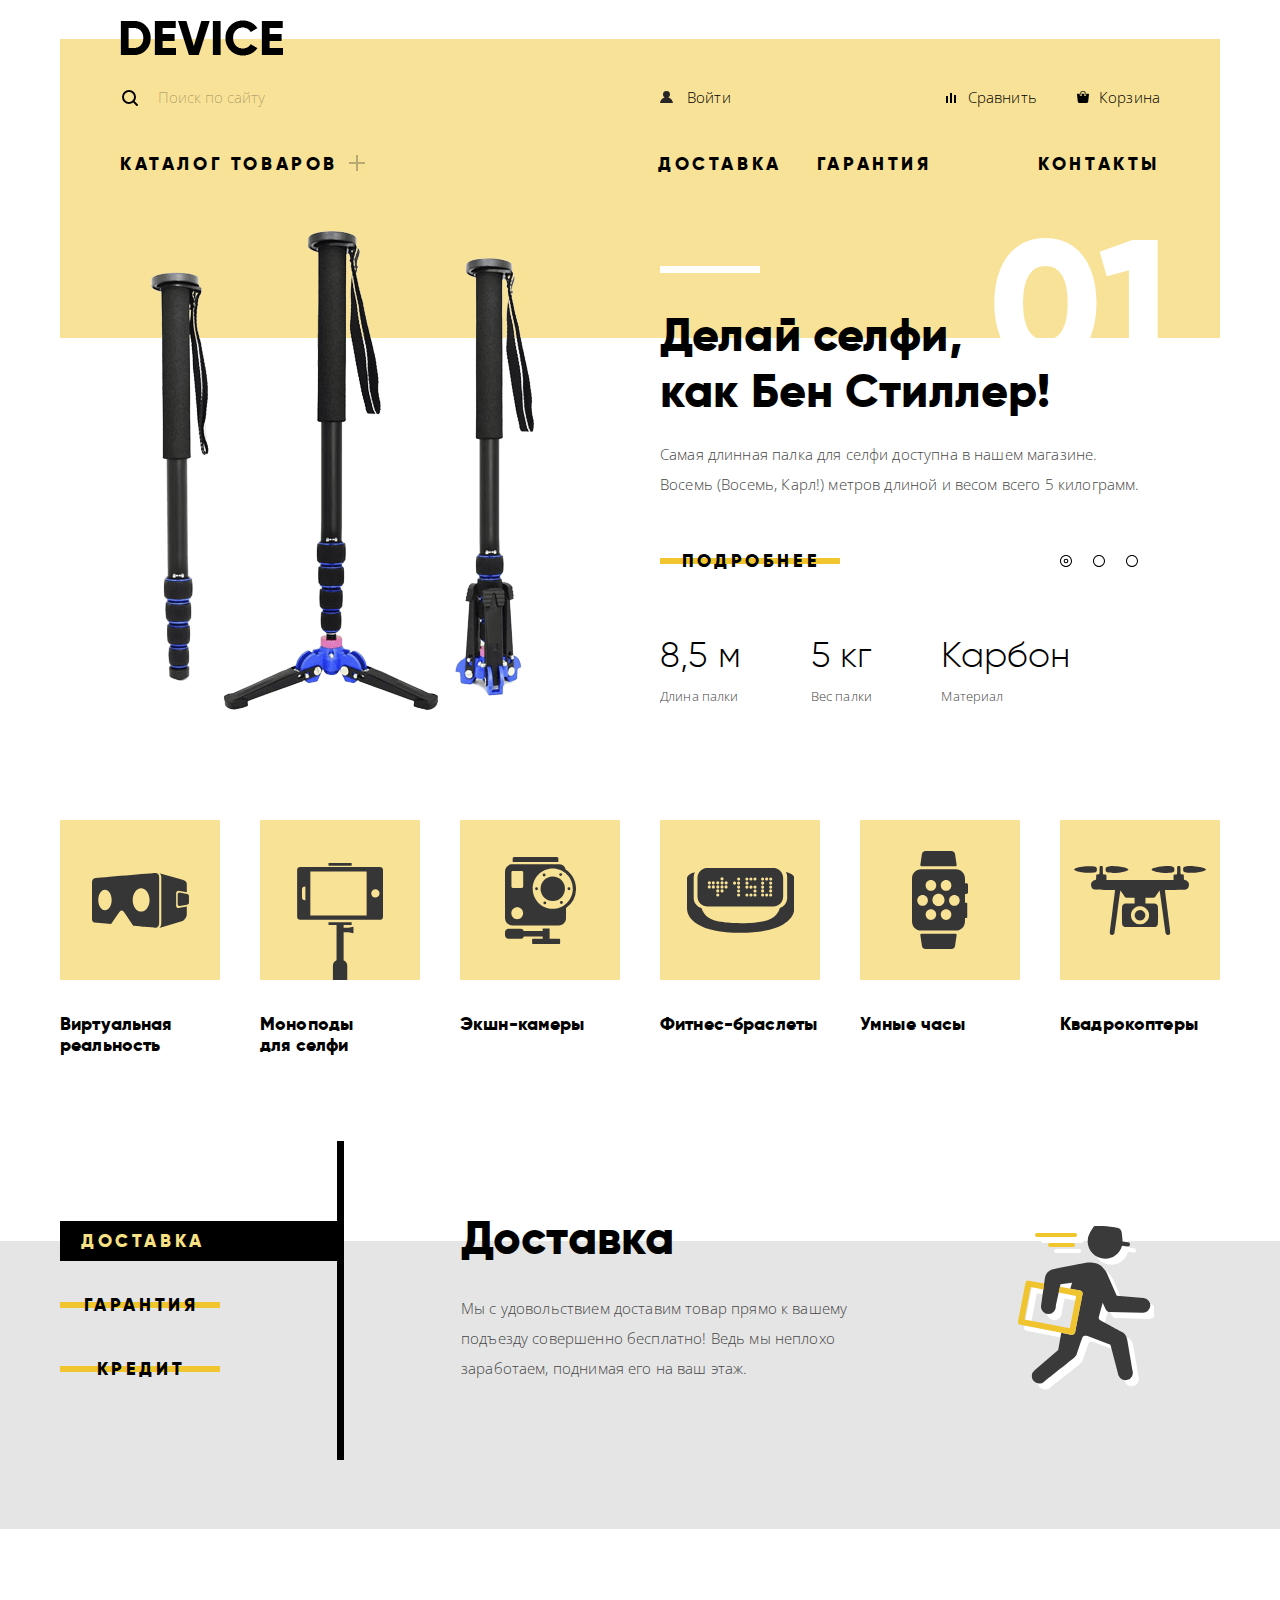
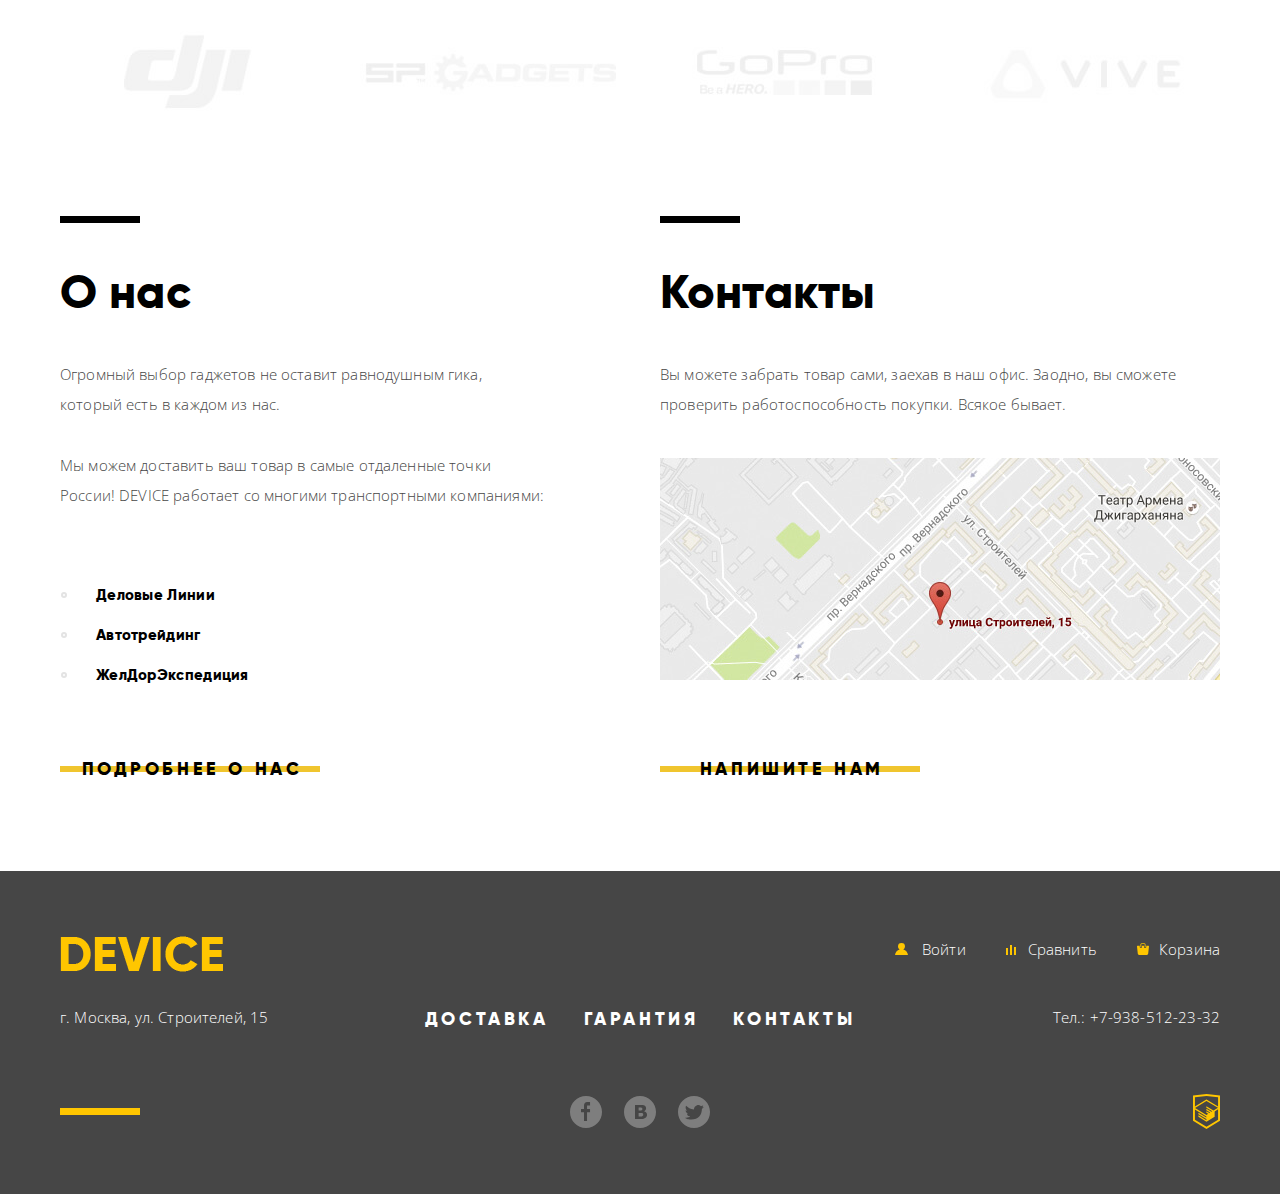
==== commit 1c5d46f1: "JavaScript дописан" ====
--- a/index.html
+++ b/index.html
@@ -9,7 +9,6 @@
     </head>
 
     <body>
-
         <div class="container">
             <header class="main-header">
                 <div class="inner-container">
@@ -43,7 +42,8 @@
                     </div>
                     <nav class="main-nav">
                         <ul class="site-nav header-site-nav">
-                            <li class="catalog-link header-catalog-link sub-menu-link"><a href="catalog.html">Каталог товаров</a>
+                            <li class="catalog-link header-catalog-link sub-menu-link"><a href="catalog.html">Каталог
+                                товаров</a>
                                 <div class="sub-menu">
                                     <div class="inner-container">
                                         <ul class="video-products">
@@ -79,9 +79,9 @@
                     <div class="inner-container">
                         <div class="slider promo-slider">
                             <ol class="slider-indicators">
-                                <li class="indicator indicator-1 active"></li>
-                                <li class="indicator indicator-2"></li>
-                                <li class="indicator indicator-3"></li>
+                                <li class="indicator indicator-1 active" data-slide-to="1"></li>
+                                <li class="indicator indicator-2" data-slide-to="2"></li>
+                                <li class="indicator indicator-3" data-slide-to="3"></li>
                             </ol>
                             <div class="slider-inner">
                                 <article class="slide slide-1 active">
@@ -132,14 +132,14 @@
                                             </p>
                                             <a class="btn" href="catalog-item.html">Подробнее</a>
                                             <div class="features-table-wrapper">
-                                            <table class="slide-product-features">
-                                                <tr class="features-value">
-                                                    <td>48 часов</td>
-                                                </tr>
-                                                <tr class="features-label">
-                                                    <td>Без подзарядки</td>
-                                                </tr>
-                                            </table>
+                                                <table class="slide-product-features">
+                                                    <tr class="features-value">
+                                                        <td>48 часов</td>
+                                                    </tr>
+                                                    <tr class="features-label">
+                                                        <td>Без подзарядки</td>
+                                                    </tr>
+                                                </table>
                                             </div>
                                         </div>
                                     </div>
@@ -185,7 +185,7 @@
 
                     <ul class="product-categories-list">
                         <li class="product-category category-virtual-reality">
-                            <a class="product-category-link" href="catalog.html">
+                            <a class="product-category-link" href="catalog.html?cat=virtual-reality">
                             <span class="category-icon">
                             <svg xmlns="http://www.w3.org/2000/svg" width="97" height="55" viewBox="0 0 97 55"><g
                                     fill="#363636"><path
@@ -196,7 +196,7 @@
                             </a>
                         </li>
                         <li class="product-category category-selfie-monopod">
-                            <a class="product-category-link" href="catalog.html">
+                            <a class="product-category-link" href="catalog.html?cat=selfie-monopod">
                             <span class="category-icon">
                             <svg xmlns="http://www.w3.org/2000/svg" width="86" height="117" viewBox="0 0 86 117"><g
                                     fill="#363636"><path
@@ -206,7 +206,7 @@
                             </a>
                         </li>
                         <li class="product-category category-action-camera">
-                            <a class="product-category-link" href="catalog.html">
+                            <a class="product-category-link" href="catalog.html?cat=action-camera">
                             <span class="category-icon">
                             <svg xmlns="http://www.w3.org/2000/svg" width="71" height="87" viewBox="0 0 71 87"><g
                                     fill="#363636"><path
@@ -223,7 +223,7 @@
                             </a>
                         </li>
                         <li class="product-category category-fitness-bracelet">
-                            <a class="product-category-link" href="catalog.html">
+                            <a class="product-category-link" href="catalog.html?cat=fitness-bracelet">
                             <span class="category-icon">
                             <svg xmlns="http://www.w3.org/2000/svg" width="107" height="65" viewBox="0 0 107 65"><g
                                     fill="#363636"><path
@@ -234,7 +234,7 @@
                             </a>
                         </li>
                         <li class="product-category category-smart-watch">
-                            <a class="product-category-link" href="catalog.html">
+                            <a class="product-category-link" href="catalog.html?cat=smart-watch">
                             <span class="category-icon">
                             <svg xmlns="http://www.w3.org/2000/svg" width="56" height="98" viewBox="0 0 56 98"><g
                                     fill="#363636"><path
@@ -244,7 +244,7 @@
                             </a>
                         </li>
                         <li class="product-category category-quadrupter">
-                            <a class="product-category-link" href="catalog.html">
+                            <a class="product-category-link" href="catalog.html?cat=quadrupter">
                             <span class="category-icon">
                             <svg xmlns="http://www.w3.org/2000/svg" width="132" height="69" viewBox="0 0 132 69"><g
                                     fill="#363636"><path
@@ -262,22 +262,23 @@
                 <div class="container">
                     <h2 class="visually-hidden">Услуги</h2>
                     <ul class="tabs-nav">
-                        <li><a class="btn tabs-nav-item tabs-nav-item-active" href="#delivery-tab">Доставка</a></li>
-                        <li><a class="btn tabs-nav-item" href="#warranty-tab">Гарантия</a></li>
-                        <li><a class="btn tabs-nav-item" href="#credit-tab">Кредит</a></li>
+                        <li><a class="btn tabs-nav-item active" data-switch-to="1" href="#delivery-tab">Доставка</a>
+                        </li>
+                        <li><a class="btn tabs-nav-item" data-switch-to="2" href="#warranty-tab">Гарантия</a></li>
+                        <li><a class="btn tabs-nav-item" data-switch-to="3" href="#credit-tab">Кредит</a></li>
                     </ul>
                     <div class="tabs-content">
-                        <div class="tab-pane active" id="delivery-tab">
+                        <div class="tab-pane tab-pane-1 active" id="delivery-tab">
                             <h2 class="tab-title">Доставка</h2>
                             <p> Мы с удовольствием доставим товар прямо к вашему подъезду совершенно бесплатно! Ведь мы
                                 неплохо заработаем, поднимая его на ваш этаж.</p>
                         </div>
-                        <div class="tab-pane" id="warranty-tab">
+                        <div class="tab-pane tab-pane-2" id="warranty-tab">
                             <h2 class="tab-title">Гарантия</h2>
                             <p>Если из-за возгорания купленого у нас товара у вас сгорит дом - не переживайте, мы
                                 выдадим вам новый. Товар, не дом, конечно же.</p>
                         </div>
-                        <div class="tab-pane" id="credit-tab">
+                        <div class="tab-pane tab-pane-3" id="credit-tab">
                             <h2 class="tab-title">Кредит</h2>
                             <p>Залезть в долговую яму стало проще! Кредитные консультанты подберут для вас наиболее
                                 выгодные условия кредита. Выгодные для нашего банка, разумеется.</p>
@@ -321,7 +322,7 @@
                     </section>
                     <section class="contacts column-right">
                         <h2 class="section-title">Контакты</h2>
-                        <p>Вы можете забрать товар сами, заехав в наш офис. Заодно, вы сможете проверить
+                        <p> Вы можете забрать товар сами, заехав в наш офис. Заодно, вы сможете проверить
                             работоспособность покупки. Всякое бывает.
                         </p>
                         <img class="contacts-map-image" src="img/map.jpg" width="560" height="222"
@@ -329,7 +330,7 @@
                         <iframe width="560" height="222" class="contacts-map-interactive"
                                 src="https://www.google.com/maps/embed/v1/place?q=place_id:ChIJVYlcX_ZMtUYRHlBVzQxxlAY&key=AIzaSyDGS-M4u3Ve0HbcdXrRxklKUpEL4heQoLs"
                                 allowfullscreen></iframe>
-                        <a class="btn contacts-btn" href="#modal-contact">Напишите нам</a>
+                        <a class="btn contacts-btn" href="writeus.html">Напишите нам</a>
                     </section>
                 </div>
             </div>
@@ -390,12 +391,12 @@
 
         <section class="modal modal-contact" id="modal-contact">
             <h2 class="visually-hidden">Форма обратной связи</h2>
-            <form class="contact-form" method="post" action="https://up.echo.htmlacademy.ru">
+            <form class="contact-form" method="post" action="https://echo.htmlacademy.ru">
                 <div class="inputs-wrapper">
                     <p class="input-left">
                         <label for="contact-name">Ваше имя</label>
                         <input type="text" name="name" id="contact-name" value=""
-                               placeholder="Представтесь, пожалуйста">
+                               placeholder="Представтесь, пожалуйста" tabindex="-1">
                     </p>
                     <p class="input-right">
                         <label for="contact-email">Ваш e-mail</label><br>
@@ -404,7 +405,7 @@
                 </div>
                 <p>
                     <label for="contact-message">Текст письма:</label><br>
-                    <textarea name="date" id="contact-message" rows="7" placeholder="В свободной форме"></textarea>
+                    <textarea name="message" id="contact-message" rows="7" placeholder="В свободной форме"></textarea>
                 </p>
                 <button type="submit" class="btn send-btn">Отправить</button>
             </form>
@@ -423,5 +424,7 @@
             <button type="button" class="modal-close"><span class="visually-hidden">Закрыть</span></button>
         </section>
 
+        <script src="js/script.js"></script>
+
     </body>
 </html>
--- a/css/style.css
+++ b/css/style.css
@@ -13,8 +13,15 @@
 }
 
 html {
+    box-sizing: border-box;
     padding: 0;
     margin: 0;
+}
+
+*,
+*:before,
+*:after {
+    box-sizing: inherit;
 }
 
 body {
@@ -56,6 +63,8 @@
 
 a {
     text-decoration: none;
+
+    transition: 0.2s linear opacity;
 }
 
 img {
@@ -66,7 +75,6 @@
 .container {
     position: relative;
 
-    box-sizing: border-box;
     width: 1200px;
     padding: 0 20px;
     margin: 0 auto;
@@ -206,6 +214,7 @@
 .user-links,
 .site-nav {
     display: flex;
+    flex-wrap: wrap;
     margin: 0;
     padding: 0;
 }
@@ -250,24 +259,23 @@
 
 .user-links a {
     padding-left: 27px;
+    background-repeat: no-repeat;
 }
 
 .compare-link a {
     background-image: url(../img/icons/compare.svg);
-    background-repeat: no-repeat;
     background-position: bottom 4px left 5px;
 }
 
 .cart-link a {
     background-image: url(../img/icons/cart.svg);
-    background-repeat: no-repeat;
     background-position: center left 5px;
 }
 
 .login-link a,
-.profile-link a {
+.profile-link a,
+.footer-logout-link a {
     background-image: url(../img/icons/user.svg);
-    background-repeat: no-repeat;
     background-position: center left;
 }
 
@@ -311,7 +319,6 @@
    ========================================================================== */
 
 .main-header {
-    box-sizing: border-box;
     width: 100%;
     margin: 39px auto 0;
     padding: 35px 0 45px;
@@ -345,9 +352,8 @@
 }
 
 .site-search input {
+    width: 350px;
     height: 48px;
-    box-sizing: border-box;
-    width: 350px;
     margin: 0;
     padding: 8px 38px 8px;
 
@@ -381,7 +387,6 @@
 
 .search-btn {
     display: none;
-    box-sizing: border-box;
     margin-left: -4px;
     padding: 3px 19px 5px;
 
@@ -392,6 +397,8 @@
 
     background-color: transparent;
     border: 2px solid black;
+
+    cursor: pointer;
 }
 
 .site-search input:focus + .search-btn {
@@ -458,8 +465,8 @@
 .header-site-nav .header-catalog-link {
     position: relative;
 
+    margin-right: 0;
     padding-right: 35px;
-    margin-right: 0;
 }
 
 .header-site-nav .catalog-link::after {
@@ -481,9 +488,8 @@
 .sub-menu {
     position: absolute;
     left: -60px;
-    z-index: 2;
-
-    box-sizing: border-box;
+    z-index: 3;
+
     display: none;
     width: 1160px;
     padding: 20px 0 31px;
@@ -500,7 +506,7 @@
     padding: 0;
 }
 
-.sub-menu a{
+.sub-menu a {
     font: inherit;
     font-size: 15px;
     line-height: 36px;
@@ -543,9 +549,9 @@
     top: 320px;
     z-index: 2;
 
+    max-width: 200px;
     margin: 0;
     padding: 0;
-    max-width: 200px;
 
     list-style: none;
 }
@@ -554,9 +560,9 @@
     position: relative;
 
     display: inline-block;
-    margin: 0 17px 0 0;
     width: 12px;
     height: 12px;
+    margin: 0 17px 0 0;
     vertical-align: middle;
 
     background-image: url(../img/icons/slider-button-empty.svg);
@@ -582,39 +588,6 @@
 
 .slide .column-left {
     width: 500px;
-}
-
-.slide-title {
-    position: relative;
-
-    margin: 43px 0 19px;
-}
-
-.slide-title::before {
-    content: "";
-
-    position: absolute;
-    top: -41px;
-    left: 0;
-
-    width: 100px;
-    height: 7px;
-    background-color: white;
-}
-
-.slide p {
-    max-height: 90px;
-    padding-right: 15px;
-    margin: 0 0 42px;
-
-    overflow: hidden;
-}
-
-.slide .btn {
-    width: 180px;
-    margin-bottom: 51px;
-
-    text-align: center;
 }
 
 .slide-number {
@@ -629,6 +602,40 @@
     color: white;
 }
 
+.slide-title {
+    position: relative;
+
+    margin: 43px 0 19px;
+}
+
+.slide-title::before {
+    content: "";
+
+    position: absolute;
+    top: -41px;
+    left: 0;
+
+    width: 100px;
+    height: 7px;
+
+    background-color: white;
+}
+
+.slide p {
+    max-height: 90px;
+    padding-right: 15px;
+    margin: 0 0 42px;
+
+    overflow: hidden;
+}
+
+.slide .btn {
+    width: 180px;
+    margin-bottom: 51px;
+
+    text-align: center;
+}
+
 .features-table-wrapper {
     max-height: 75px;
     max-width: 500px;
@@ -642,6 +649,7 @@
 
 .features-value td {
     padding: 0 70px 0 0;
+
     overflow: hidden;
     white-space: nowrap;
 
@@ -653,6 +661,7 @@
 
 .features-label td {
     padding: 10px 0 0;
+
     font: inherit;
     font-size: 13px;
     line-height: 20px;
@@ -678,7 +687,7 @@
    ========================================================================== */
 
 .product-categories {
-    margin-bottom: 56px;
+    margin-bottom: 21px;
 }
 
 .product-categories-list {
@@ -693,9 +702,9 @@
 }
 
 .product-category {
+    width: 160px;
     min-height: 240px;
-    width: 160px;
-    margin-bottom: 25px;
+    margin-bottom: 60px;
     margin-right: 40px;
 }
 
@@ -778,24 +787,24 @@
 .tabs-nav {
     width: 284px;
     min-height: 318px;
-    box-sizing: border-box;
-
     margin: 0;
     padding: 80px 0 47px;
 
+    border-right: 7px solid black;
+
     list-style: none;
-    border-right: 7px solid black;
 }
 
 .tabs-nav-item {
+    z-index: 1;
+
     width: 160px;
-    box-sizing: border-box;
+    margin-bottom: 24px;
+
     text-align: center;
-    margin-bottom: 24px;
-    z-index: 1;
-}
-
-.tabs-nav-item-active,
+}
+
+.tabs-nav-item.active,
 .tabs-nav-item:active {
     width: 100%;
 
@@ -805,7 +814,7 @@
     background-color: black;
 }
 
-.tabs-nav-item-active::before,
+.tabs-nav-item.active::before,
 .tabs-nav-item:active::before {
     display: none;
 }
@@ -813,34 +822,33 @@
 .tabs-content {
     width: 760px;
     padding: 59px 0 0;
-}
-
-#delivery-tab {
-    background-image: url(../img/delivery.svg);
-    background-repeat: no-repeat;
-    background-position: right 66px top 26px;
-}
-
-#warranty-tab {
-    background-image: url(../img/warranty.svg);
-    background-repeat: no-repeat;
-    background-position: right 60px top 4px;
-}
-
-#credit-tab {
-    background-image: url(../img/credit.svg);
-    background-repeat: no-repeat;
-    background-position: right 60px top 0px;
 }
 
 .tab-pane {
     display: none;
     width: 100%;
     padding: 10px 0 20px 1px;
+
+    background-repeat: no-repeat;
 }
 
 .tab-pane.active {
     display: block;
+}
+
+#delivery-tab {
+    background-image: url(../img/delivery.svg);
+    background-position: right 66px top 26px;
+}
+
+#warranty-tab {
+    background-image: url(../img/warranty.svg);
+    background-position: right 60px top 4px;
+}
+
+#credit-tab {
+    background-image: url(../img/credit.svg);
+    background-position: right 60px top 0px;
 }
 
 .tab-title {
@@ -888,11 +896,12 @@
 }
 
 .product-brand::after {
+    content: "";
+
     position: absolute;
     top: 0;
     left: 0;
 
-    content: "";
     display: block;
     width: 260px;
     height: 100px;
@@ -943,8 +952,8 @@
 .contacts .btn {
     width: 260px;
     padding-right: 17px;
+
     text-align: center;
-    box-sizing: border-box;
 }
 
 .contacts-map-image {
@@ -964,9 +973,9 @@
 }
 
 .transport-companies-list {
+    min-height: 110px;
+    margin: 70px 0 59px;
     padding-left: 36px;
-    margin: 70px 0 59px;
-    min-height: 110px;
 
     list-style: none;
 }
@@ -990,8 +999,8 @@
     top: 12px;
     bottom: 0;
 
-    width: 4px;
-    height: 4px;
+    width: 6px;
+    height: 6px;
     margin: 0;
 
     border: 2px solid #e3e3e3;
@@ -1006,7 +1015,6 @@
     min-height: 320px;
     margin-top: 82px;
     padding: 65px 0;
-    box-sizing: border-box;
 
     color: white;
 
@@ -1035,30 +1043,30 @@
 }
 
 .footer-user-links {
-    width: 330px;
     margin: -5px 0 0 auto;
 }
 
 .footer-site-nav {
-    padding-left: 5px;
+    justify-content: center;
+    width: 440px;
     margin-top: 2px;
+
+    text-align: center;
+}
+
+.footer-site-nav li:nth-child(3n) {
+    margin-right: 0;
 }
 
 .footer-middle {
+    display: flex;
+    justify-content: space-between;
     min-height: 30px;
     margin-bottom: 60px;
-    display: flex;
-    justify-content: space-between;
 }
 
 .footer-address {
     width: 210px;
-}
-
-.footer-site-nav {
-    width: 440px;
-
-    text-align: center;
 }
 
 .footer-phone {
@@ -1108,9 +1116,10 @@
 }
 
 .footer-copyright {
+    position: absolute;
     right: 0;
     height: 35px;
-    position: absolute;
+
     width: 27px;
 }
 
@@ -1130,8 +1139,6 @@
 
 .footer-logout-link a {
     background-image: url(../img/icons/user-yellow.svg);
-    background-repeat: no-repeat;
-    background-position: center left;
 }
 
 .footer-compare-link a {
@@ -1182,6 +1189,24 @@
 /* ==========================================================================
    Modals
    ========================================================================== */
+
+@keyframes bounce {
+    0% {
+        transform: translateY(-2000px);
+    }
+
+    70% {
+        transform: translateY(30px);
+    }
+
+    90% {
+        transform: translateY(-10px);
+    }
+
+    100% {
+        transform: translateY(0);
+    }
+}
 
 .modal {
     position: fixed;
@@ -1212,14 +1237,15 @@
 
 .modal-close:hover,
 .modal-close:focus {
+    outline: none;
     opacity: 1;
+
     cursor: pointer;
+}
+
+.modal-close:active {
     outline: none;
-}
-
-.modal-close:active {
     opacity: 0.3;
-    outline: none;
 }
 
 /*----contact-modal----*/
@@ -1231,8 +1257,6 @@
     z-index: 1000;
 
     display: none;
-
-    box-sizing: border-box;
     width: 960px;
     margin: 0 auto;
     padding: 90px 100px 85px;
@@ -1244,15 +1268,14 @@
 
 .contact-form input,
 .contact-form textarea {
-    box-sizing: border-box;
     padding: 16px 20px;
 
     font: inherit;
     font-size: 14px;
     line-height: 18px;
     font-weight: 400;
+    color: #bababa;
     letter-spacing: 0;
-    color: #bababa;
 
     background-color: #f2f2f2;
     border: 2px solid transparent;
@@ -1263,8 +1286,8 @@
 }
 
 .contact-form input {
+    width: 360px;
     height: 50px;
-    width: 360px;
 }
 
 .contact-form textarea {
@@ -1287,8 +1310,8 @@
 }
 
 .contact-form input:invalid {
+    background-color: #f6dada;
     border-color: transparent;
-    background-color: #f6dada;
 }
 
 .contact-form label {
@@ -1313,7 +1336,6 @@
 
 .send-btn {
     width: 200px;
-    box-sizing: border-box;
 }
 
 /*----modal-map----*/
@@ -1345,15 +1367,21 @@
     border: 0;
 }
 
+.modal-show {
+    display: block;
+
+    animation: 0.6s bounce;
+}
+
 /* ==========================================================================
    Breadcrumbs
    ========================================================================== */
 
 .breadcrumbs {
     display: flex;
+    min-height: 20px;
     margin: -6px 0 0;
     padding: 0;
-    min-height: 20px;
 
     list-style: none;
 }
@@ -1430,9 +1458,10 @@
 }
 
 .filter-form fieldset {
+    margin: 0 0 30px;
+    padding: 0;
+
     border: 0;
-    padding: 0;
-    margin: 0 0 30px;
 }
 
 .filter-name {
@@ -1460,8 +1489,8 @@
 
 .price-range-input-wrapper {
     min-height: 46px;
+    margin-bottom: -7px;
     padding-top: 1px;
-    margin-bottom: -7px;
 }
 
 .range-slider {
@@ -1485,11 +1514,11 @@
     position: absolute;
     top: 0;
     bottom: 0;
-    margin: auto 0;
 
     display: block;
     width: 27px;
     height: 27px;
+    margin: auto 0;
 
     text-align: center;
 
@@ -1533,15 +1562,14 @@
 
 .filter-btn,
 .add-to-cart-btn {
-    box-sizing: border-box;
     min-width: 201px;
 }
 
 /*--------------forms-----------------*/
 
 .filter-options-list {
+    margin: 0 0;
     padding: 0;
-    margin: 0 0;
 }
 
 .filter-option-label {
@@ -1555,6 +1583,10 @@
     color: black;
 
     cursor: pointer;
+}
+
+.filter-option-label:focus {
+    outline: none;
 }
 
 .filters input[type="checkbox"] + .checkbox-indicator {
@@ -1603,12 +1635,32 @@
 }
 
 .filter-option-label:hover .radio-indicator,
-.filter-option-label:hover .checkbox-indicator {
+.filter-option-label:hover .checkbox-indicator,
+.filter-option-label:focus .radio-indicator,
+.filter-option-label:focus .checkbox-indicator,
+.filter-input:focus + .checkbox-indicator,
+.filter-input:focus + .radio-indicator{
     opacity: 0.6;
 }
 
-.filters input[type="radio"]:active + .radio-indicator {
+.filters input[type="checkbox"]:checked:active + .checkbox-indicator {
+    background-image: url(../img/icons/checkbox-off.svg);
+    opacity: 1;
+}
+
+.filters input[type="checkbox"]:not(checked):active + .checkbox-indicator {
+    background-image: url(../img/icons/checkbox-on.svg);
+    opacity: 1;
+}
+
+.filters input[type="radio"]:checked:active + .radio-indicator {
+    background-image: url(../img/icons/radio-off.svg);
+    opacity: 1;
+}
+
+.filters input[type="radio"]:not(checked):active + .radio-indicator {
     background-image: url(../img/icons/radio-on.svg);
+    opacity: 1;
 }
 
 /* ==========================================================================
@@ -1616,25 +1668,25 @@
    ========================================================================== */
 
 .sort {
+    display: flex;
+    flex-direction: row;
+    align-items: center;
     width: 100%;
     height: 70px;
     margin-bottom: 70px;
-    display: flex;
-    flex-direction: row;
+}
+
+.sort-form {
+    display: flex;
+    width: 100%;
+    margin-left: 56px;
+}
+
+.sort-options-list {
+    display: flex;
     align-items: center;
-}
-
-.sort-form {
-    display: flex;
-    margin-left: 56px;
-    width: 100%;
-}
-
-.sort-options-list {
     margin: 0;
     padding: 0;
-    display: flex;
-    align-items: center;
 }
 
 /*----sort by type----*/
@@ -1656,7 +1708,7 @@
     cursor: pointer;
 }
 
-.sort label:hover {
+.sort-type label:hover {
     opacity: 0.6;
 }
 
@@ -1665,18 +1717,23 @@
     opacity: 1;
 }
 
+.sort-input:focus + label{
+    outline: -webkit-focus-ring-color auto 5px;
+}
+
 /*----sort by order----*/
 
 .sort-order {
+    justify-content: space-between;
+    width: 44px;
     margin-left: auto;
-    width: 40px;
-    justify-content: space-between;
 }
 
 label.sort-arrow {
     display: block;
     width: 11px;
     height: 10px;
+    padding: 10px 3px;
 
     background-repeat: no-repeat;
     background-position: center center;
@@ -1685,6 +1742,7 @@
 }
 
 .sort-arrow.arrow-bottom {
+    padding-right: 0;
     background-image: url(../img/icons/icon-down-dir.svg);
 }
 
@@ -1694,11 +1752,11 @@
 
 .sort-order input:checked + .sort-arrow {
     opacity: 0.2;
-
-    cursor: default;
 }
 
 .sort-arrow:hover,
+.sort-order input:checked + .sort-arrow:hover,
+.sort-order input:checked + .sort-arrow:focus,
 .sort-arrow:focus {
     opacity: 0.4;
 }
@@ -1764,7 +1822,7 @@
 }
 
 .catalog-item.new-item::after {
-    content: "NEW";
+    content: "New";
 
     position: absolute;
     top: 28px;
@@ -1781,6 +1839,7 @@
     font-weight: 900;
     color: #d0d0d0;
     letter-spacing: 0.03em;
+    text-transform: uppercase;
 
     border-radius: 50%;
     border: 2px solid #d5d5d5;
@@ -1796,7 +1855,6 @@
 
 .item-name {
     order: 1;
-
     margin: 23px 0 0;
     padding-right: 90px;
 
@@ -1817,6 +1875,7 @@
     position: absolute;
     right: 0;
     top: 414px;
+
     order: 2;
 
     font-family: "Gilroy", "Arial", sans-serif;
@@ -1828,7 +1887,6 @@
     position: relative;
 
     order: 0;
-    flex-shrink: 0;
 }
 
 .item-actions {
@@ -1850,7 +1908,7 @@
     opacity: 0.5;
 }
 
-.catalog-item:hover .item-actions {
+.catalog-item:hover .item-actions{
     visibility: visible;
 }
 
@@ -1889,9 +1947,9 @@
 .pagination-list {
     display: flex;
     align-items: center;
+    min-height: 35px;
     margin: 0 auto;
     padding: 0;
-    min-height: 35px;
 
     list-style: none;
 }
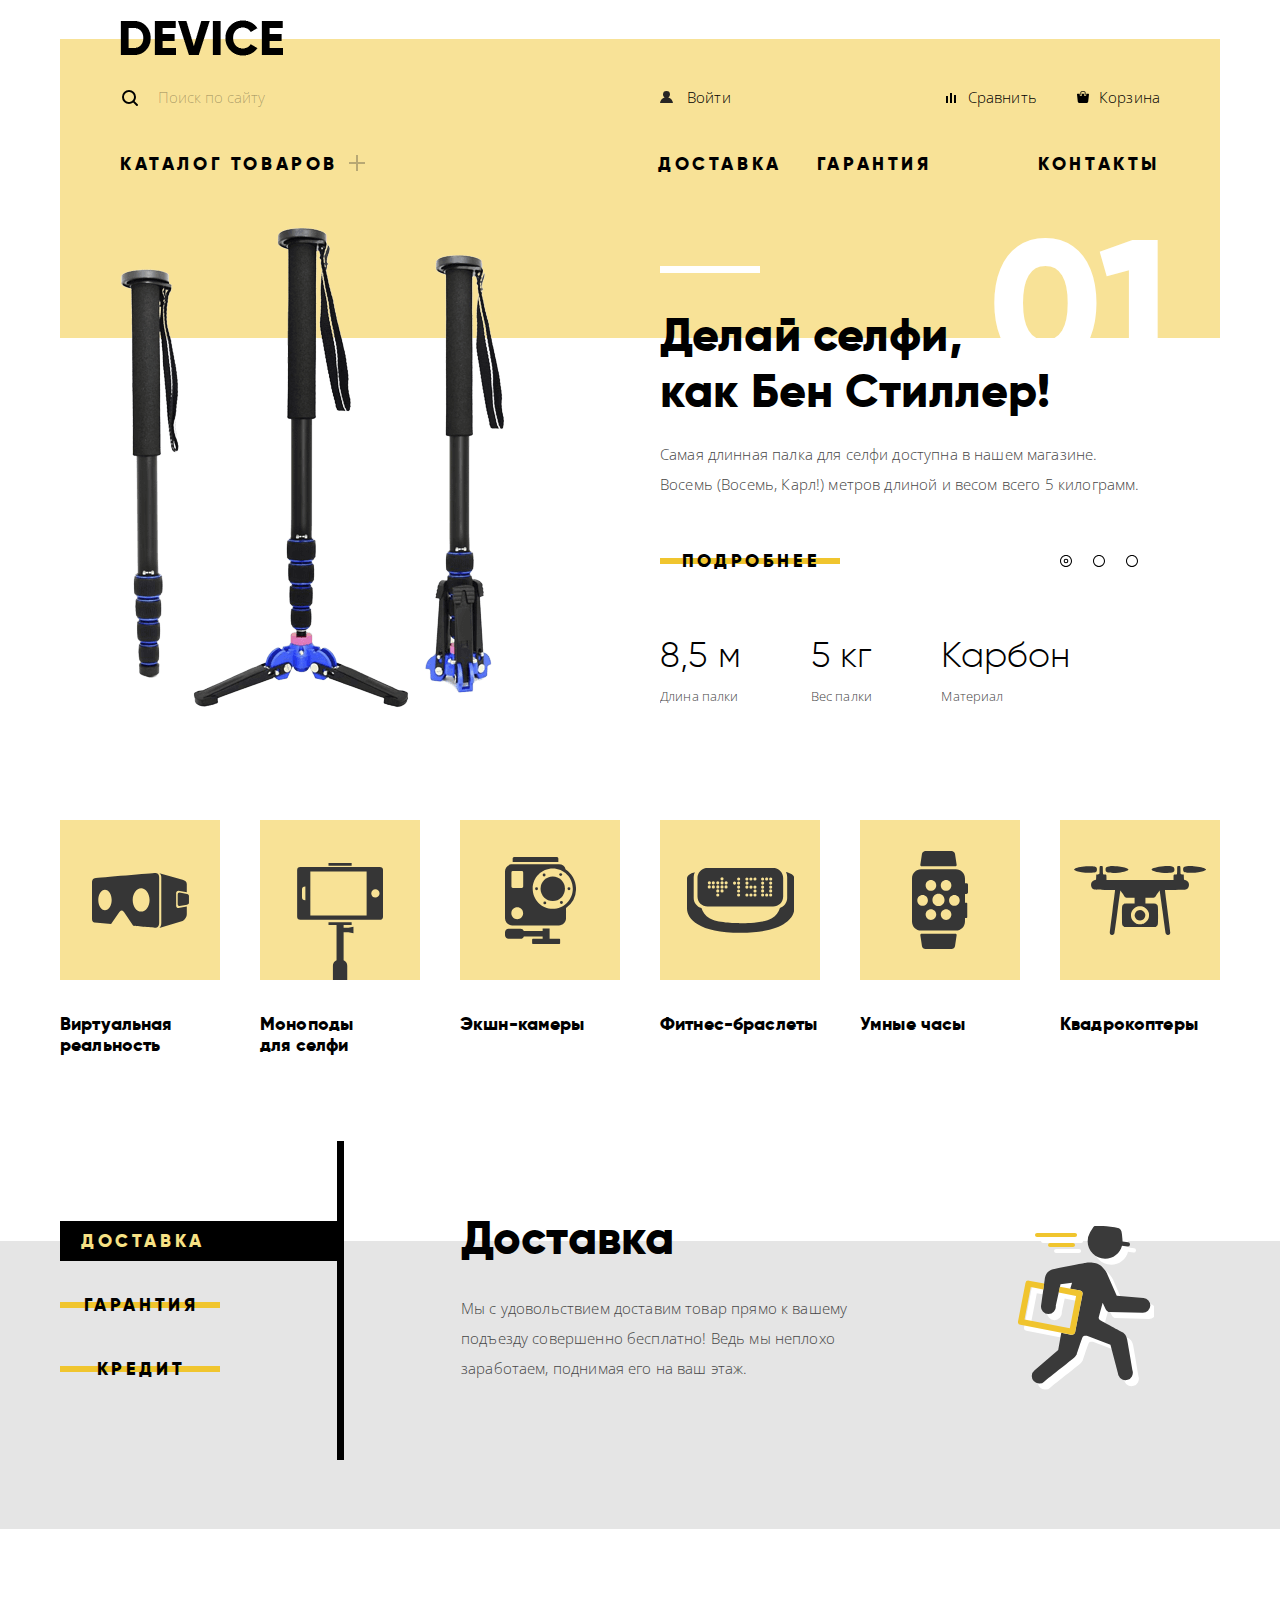
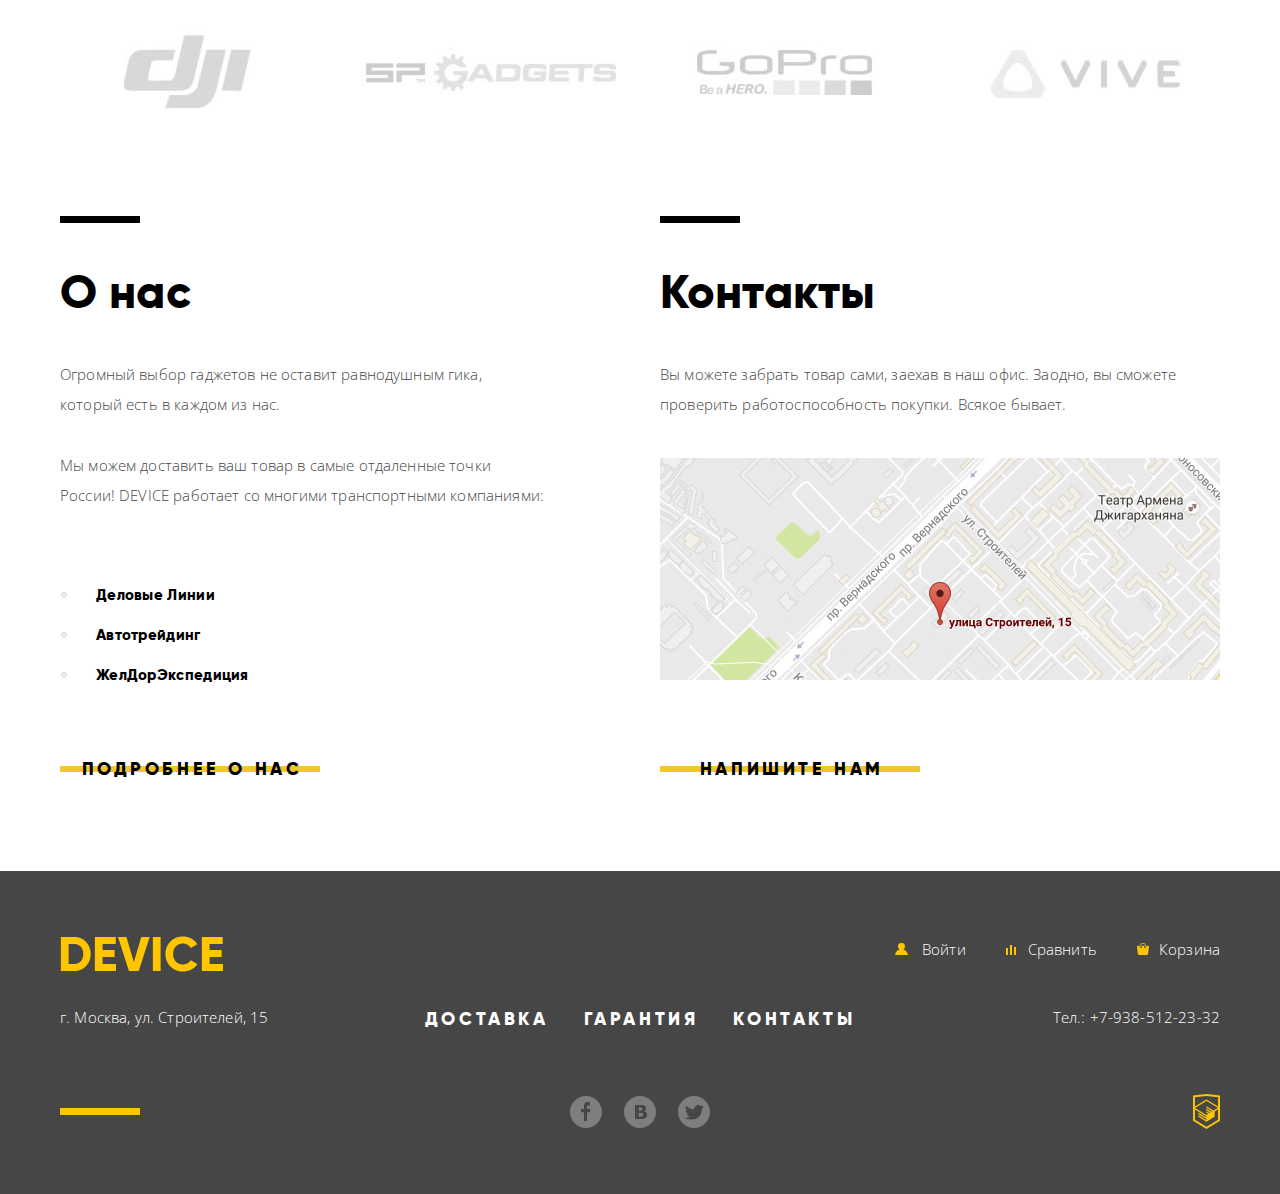
==== commit 304caa8b: "Правки" ====
--- a/index.html
+++ b/index.html
@@ -5,7 +5,7 @@
         <title>HTML Academy: Девайс</title>
         <link href="https://fonts.googleapis.com/css?family=Open+Sans:300,400&amp;subset=cyrillic" rel="stylesheet">
         <link rel="stylesheet" type="text/css" href="css/normalize.css"/>
-        <link rel="stylesheet" type="text/css" href="css/style.css"/>
+        <link rel="stylesheet" type="text/css" href="css/style.min.css"/>
     </head>
 
     <body>
@@ -79,12 +79,12 @@
                     <div class="inner-container">
                         <div class="slider promo-slider">
                             <ol class="slider-indicators">
-                                <li class="indicator indicator-1 active" data-slide-to="1"></li>
-                                <li class="indicator indicator-2" data-slide-to="2"></li>
-                                <li class="indicator indicator-3" data-slide-to="3"></li>
+                                <li class="indicator active" id="indicator-1" data-slide-to="1"></li>
+                                <li class="indicator" id="indicator-2" data-slide-to="2"></li>
+                                <li class="indicator" id="indicator-3" data-slide-to="3"></li>
                             </ol>
                             <div class="slider-inner">
-                                <article class="slide slide-1 active">
+                                <article class="slide active" id="slide-1">
                                     <span class="slide-number">01</span>
                                     <div class="two-columns-container">
                                         <div class="column-left">
@@ -116,7 +116,7 @@
                                         </div>
                                     </div>
                                 </article>
-                                <article class="slide slide-2">
+                                <article class="slide" id="slide-2">
                                     <span class="slide-number">02</span>
                                     <div class="two-columns-container">
                                         <div class="column-left">
@@ -144,7 +144,7 @@
                                         </div>
                                     </div>
                                 </article>
-                                <article class="slide slide-3">
+                                <article class="slide" id="slide-3">
                                     <span class="slide-number">03</span>
                                     <div class="two-columns-container">
                                         <div class="column-left">
@@ -268,17 +268,17 @@
                         <li><a class="btn tabs-nav-item" data-switch-to="3" href="#credit-tab">Кредит</a></li>
                     </ul>
                     <div class="tabs-content">
-                        <div class="tab-pane tab-pane-1 active" id="delivery-tab">
+                        <div class="tab-pane delivery-tab active" id="tab-pane-1">
                             <h2 class="tab-title">Доставка</h2>
                             <p> Мы с удовольствием доставим товар прямо к вашему подъезду совершенно бесплатно! Ведь мы
                                 неплохо заработаем, поднимая его на ваш этаж.</p>
                         </div>
-                        <div class="tab-pane tab-pane-2" id="warranty-tab">
+                        <div class="tab-pane warranty-tab" id="tab-pane-2">
                             <h2 class="tab-title">Гарантия</h2>
                             <p>Если из-за возгорания купленого у нас товара у вас сгорит дом - не переживайте, мы
                                 выдадим вам новый. Товар, не дом, конечно же.</p>
                         </div>
-                        <div class="tab-pane tab-pane-3" id="credit-tab">
+                        <div class="tab-pane credit-tab" id="tab-pane-3">
                             <h2 class="tab-title">Кредит</h2>
                             <p>Залезть в долговую яму стало проще! Кредитные консультанты подберут для вас наиболее
                                 выгодные условия кредита. Выгодные для нашего банка, разумеется.</p>
@@ -325,11 +325,10 @@
                         <p> Вы можете забрать товар сами, заехав в наш офис. Заодно, вы сможете проверить
                             работоспособность покупки. Всякое бывает.
                         </p>
-                        <img class="contacts-map-image" src="img/map.jpg" width="560" height="222"
-                             alt="г. Москва, ул. Строителей, 15">
-                        <iframe width="560" height="222" class="contacts-map-interactive"
-                                src="https://www.google.com/maps/embed/v1/place?q=place_id:ChIJVYlcX_ZMtUYRHlBVzQxxlAY&key=AIzaSyDGS-M4u3Ve0HbcdXrRxklKUpEL4heQoLs"
-                                allowfullscreen></iframe>
+                        <a href="https://www.google.ru/maps/place/%D1%83%D0%BB.+%D0%A1%D1%82%D1%80%D0%BE%D0%B8%D1%82%D0%B5%D0%BB%D0%B5%D0%B9,+15,+%D0%9C%D0%BE%D1%81%D0%BA%D0%B2%D0%B0,+119311/@55.687031,37.5274293,17z/data=!3m1!4b1!4m5!3m4!1s0x46b54cf65f5c8955:0x694710ccd55501e!8m2!3d55.687031!4d37.529618">
+                            <img class="contacts-map-image" src="img/map.jpg" width="560" height="222"
+                                 alt="г. Москва, ул. Строителей, 15">
+                        </a>
                         <a class="btn contacts-btn" href="writeus.html">Напишите нам</a>
                     </section>
                 </div>
@@ -424,7 +423,7 @@
             <button type="button" class="modal-close"><span class="visually-hidden">Закрыть</span></button>
         </section>
 
-        <script src="js/script.js"></script>
+        <script type="text/javascript" src="js/script.min.js"></script>
 
     </body>
 </html>
--- a/css/style.min.css
+++ b/css/style.min.css
@@ -0,0 +1 @@
+@font-face{font-family:"Gilroy";src:url(../fonts/gilroy-extrabold-webfont.woff2) format("woff2");font-weight:900;font-style:normal}@font-face{font-family:"Gilroy";src:url(../fonts/gilroy-light-webfont.woff2) format("woff2");font-weight:300;font-style:normal}body,html{margin:0;padding:0}html{-webkit-box-sizing:border-box;box-sizing:border-box}*,:after,:before{-webkit-box-sizing:inherit;box-sizing:inherit}body{min-width:1160px;font-family:"Open Sans","Arial",sans-serif;font-size:15px;line-height:30px;font-weight:300;color:#464646;letter-spacing:.01em;background-color:#fff}.visually-hidden:not(:focus):not(:active),input[type=checkbox].visually-hidden,input[type=radio].visually-hidden{position:absolute;width:1px;height:1px;margin:-1px;border:0;padding:0;white-space:nowrap;-webkit-clip-path:inset(100%);clip-path:inset(100%);clip:rect(0 0 0 0);overflow:hidden}.hidden{display:none}a{text-decoration:none;-webkit-transition:.2s linear opacity;-o-transition:.2s linear opacity;transition:.2s linear opacity}img{max-width:100%;-o-object-fit:cover;object-fit:cover}.container,.inner-container{position:relative;margin:0 auto}.container{padding:0 20px;width:1200px}.inner-container{width:1040px}.two-columns-container{display:-webkit-box;display:-ms-flexbox;display:flex;-webkit-box-pack:justify;-ms-flex-pack:justify;justify-content:space-between}.btn{position:relative;display:inline-block;vertical-align:middle;font-family:"Gilroy",Arial,sans-serif;font-size:18px;line-height:18px;font-weight:900;color:#000;letter-spacing:.2em;text-transform:uppercase;padding:11px 19px 11px 21px;background-color:transparent;border:0}.btn::before{content:"";position:absolute;top:0;bottom:0;left:0;right:0;z-index:-1;display:block;width:100%;height:6px;margin:auto;background-color:#f0c52e;-webkit-transition:.16s linear all;-o-transition:.16s linear all;transition:.16s linear all}.btn:hover{cursor:pointer}.btn:focus::before,.btn:hover::before{height:100%}.btn:active,.btn:focus{outline:0}.btn:active{color:rgba(0,0,0,.3)}.page-title,.section-title,.slide-title,.tab-title{font-family:"Gilroy","Arial",sans-serif;font-size:47px;line-height:1.2;font-weight:900;color:#000}.page-title{margin:0 0 20px;padding:0}.section-title{position:relative;margin:47px 0 39px}.section-title::after{content:"";position:absolute;top:-48px;left:0;width:80px;height:7px;background-color:#000}.form-title{font-family:"Gilroy","Arial",sans-serif;font-size:16px;line-height:normal;font-weight:900;color:#000;letter-spacing:.2em;text-transform:uppercase}.filter-title{margin:24px 0}.footer-social,.main-nav ul,.site-nav,.user-links{list-style:none}.site-nav,.user-links{display:-webkit-box;display:-ms-flexbox;display:flex;-ms-flex-wrap:wrap;flex-wrap:wrap;margin:0;padding:0}.user-links{-webkit-box-pack:end;-ms-flex-pack:end;justify-content:flex-end}.site-nav li,.user-links li{margin-right:35px}.site-nav li:last-child,.user-links li:last-child{margin-right:0}.user-links a{font:inherit;font-size:15px;line-height:36px}.sub-menu a:focus,.sub-menu a:hover,.user-links a:focus,.user-links a:hover{color:inherit;opacity:.6;outline:0}.sub-menu a:active,.user-links a:active{color:inherit;opacity:.3}.user-links a{padding-left:27px;background-repeat:no-repeat}.compare-link a{background-image:url(../img/icons/compare.svg);background-position:bottom 4px left 5px}.cart-link a{background-image:url(../img/icons/cart.svg);background-position:center left 5px}.login-link a,.profile-link a{background-image:url(../img/icons/user.svg)}.footer-logout-link a,.login-link a,.profile-link a{background-position:center left}.site-nav a{font-family:"Gilroy","Arial",sans-serif;font-size:18px;line-height:normal;font-weight:900;letter-spacing:.2em;text-transform:uppercase}.site-nav a:focus,.site-nav a:hover{color:inherit;opacity:.6;outline:0}.site-nav a:active{color:inherit;opacity:.2}.footer-copyright-logo img,.logo img{-webkit-transition:.2s linear all;-o-transition:.2s linear all;transition:.2s linear all}.footer-copyright-logo:focus img,.footer-copyright-logo:hover img,.logo:focus img,.logo:hover img{opacity:.6}.footer-copyright-logo:active img,.logo:active img{opacity:.3}.main-header{width:100%;margin:39px auto 0;padding:35px 0 45px;background-color:#f8e297}.inner-page .main-header{margin-bottom:34px}.main-header-logo{position:absolute;left:0;top:-54px}.header-top{display:-webkit-box;display:-ms-flexbox;display:flex;margin-bottom:27px}.main-nav{width:100%}.site-search{width:440px}.site-search input{width:350px;height:48px;margin:0;padding:8px 38px;font:inherit;color:#000;background-color:transparent;background-image:url(../img/icons/search.svg);background-repeat:no-repeat;background-position:left 2px bottom 14px;border:0;border-bottom:2px solid transparent}.site-search input::-webkit-input-placeholder{font:inherit;font-size:15px;line-height:36px;color:rgba(0,0,0,.3)}.site-search input:-ms-input-placeholder{font:inherit;font-size:15px;line-height:36px;color:rgba(0,0,0,.3)}.site-search input::placeholder{font:inherit;font-size:15px;line-height:36px;color:rgba(0,0,0,.3)}.site-search input:focus::-webkit-input-placeholder,.site-search input:hover::-webkit-input-placeholder{color:rgba(0,0,0,.6)}.site-search input:focus:-ms-input-placeholder,.site-search input:hover:-ms-input-placeholder{color:rgba(0,0,0,.6)}.site-search input:focus::placeholder,.site-search input:hover::placeholder{color:rgba(0,0,0,.6)}.site-search input:focus{border-color:#000;outline:0}.search-btn{display:none;margin-left:-4px;padding:3px 19px 5px;font:inherit;font-size:15px;line-height:36px;color:#000;background-color:transparent;border:2px solid #000;cursor:pointer}.site-search input:focus+.search-btn{display:inline-block}.search-btn:focus,.search-btn:hover{color:#fff;background-color:#000;outline:0}.search-btn:active{display:inline-block;color:rgba(255,255,255,.3);outline:0}.search-btn:visited{outline:0}.header-user-links{-ms-flex-item-align:center;align-self:center;width:500px;margin:-2px 0 0 auto;padding:0}.header-site-nav a,.header-user-links a{color:#000}.header-compare-link,.header-contacts-link{margin-left:auto}.header-logout-link a{opacity:.3;padding-left:0}.header-user-links .header-profile-link{margin-right:19px}.header-delivery-link{margin-left:285px}.header-site-nav .header-catalog-link{position:relative;margin-right:0;padding-right:35px}.header-site-nav .catalog-link::after{content:"";position:absolute;top:1px;right:4px;width:25px;height:25px;background-image:url(../img/icons/plus.svg);background-repeat:no-repeat;background-position:center center;opacity:.3}.sub-menu{position:absolute;left:-60px;z-index:3;display:none;width:1160px;padding:20px 0 31px;background-color:#f8e297}.sub-menu .inner-container{display:-webkit-box;display:-ms-flexbox;display:flex}.sub-menu ul{margin:0 50px 0 0;padding:0}.sub-menu a{font:inherit;font-size:15px;line-height:36px;letter-spacing:.01em;text-transform:none}.slide.active,.sub-menu-link:hover .sub-menu{display:block}.promo{min-height:540px;margin-bottom:56px;background-image:-webkit-linear-gradient(top,#f8e297,#f8e297 114px,transparent 114px,transparent);background-image:-o-linear-gradient(top,#f8e297,#f8e297 114px,transparent 114px,transparent);background-image:linear-gradient(to bottom,#f8e297,#f8e297 114px,transparent 114px,transparent)}.promo-slider,.slide,.slide-image{position:relative}.slide,.tabs-nav-item.active::before,.tabs-nav-item:active::before{display:none}.promo-slider .slider-indicators{position:absolute;right:22px;top:320px;z-index:2;max-width:200px;margin:0;padding:0;list-style:none}.promo-slider .indicator{position:relative;display:inline-block;width:12px;height:12px;margin:0 17px 0 0;vertical-align:middle;background-image:url(../img/icons/slider-button-empty.svg);background-size:12px;background-repeat:no-repeat;background-position:center center;cursor:pointer}.promo-slider .indicator:last-child{margin-right:0}.promo-slider .indicator.active{background-image:url(../img/icons/slider-button.svg)}.slide .column-right{width:500px;padding:40px 0}.slide .column-left{width:500px}.slide-number{position:absolute;top:-10px;right:-10px;font-family:"Gilroy","Arial",sans-serif;font-size:179px;line-height:179px;font-weight:900;color:#fff}.slide-title{position:relative;margin:43px 0 19px}.slide-title::before{content:"";position:absolute;top:-41px;left:0;width:100px;height:7px;background-color:#fff}.slide p{max-height:90px;padding-right:15px;margin:0 0 42px;overflow:hidden}.slide .btn{width:180px;margin-bottom:51px;text-align:center}.features-table-wrapper{max-height:75px;max-width:500px;overflow:hidden}.slide-product-features{border:0;border-spacing:0}.features-value td{padding:0 70px 0 0;overflow:hidden;white-space:nowrap;font-family:"Gilroy","Arial",sans-serif;font-size:36px;line-height:normal;color:#000}.features-label td{padding:10px 0 0;font:inherit;font-size:13px;line-height:20px}.slide-1 .slide-image{top:3px;left:30px}.slide-2 .slide-image{top:20px;left:55px}.slide-3 .slide-image{top:70px;left:-27px}.product-categories{margin-bottom:21px}.product-categories-list{display:-webkit-box;display:-ms-flexbox;display:flex;-ms-flex-wrap:wrap;flex-wrap:wrap;-webkit-box-pack:center;-ms-flex-pack:center;justify-content:center;margin:0;padding:0;list-style:none}.product-category{width:160px;min-height:240px;margin-bottom:60px;margin-right:40px}.product-category:last-child,.product-category:nth-child(6n){margin-right:0}.product-category .category-name{margin:33px 0 0;font-family:"Gilroy","Arial",sans-serif;font-size:18px;line-height:21px;font-weight:900;color:#000;text-align:left}.category-icon{position:relative;display:block;width:160px;height:160px;background-color:#f8e296;-webkit-transition:.2s linear background;-o-transition:.2s linear background;transition:.2s linear background}.category-icon svg{position:absolute;top:0;bottom:0;left:0;right:0;margin:auto}.category-selfie-monopod svg{top:auto;margin:0 auto}.product-category-link:focus .category-icon,.product-category-link:hover .category-icon{background-color:#f1c52e}.product-category-link:focus{outline:0}.product-category-link:active .category-name,.product-category-link:active svg{opacity:.2}.services{margin-bottom:94px;min-height:388px;background-image:-webkit-linear-gradient(bottom,#e5e5e5,#e5e5e5 288px,transparent 288px,transparent);background-image:-o-linear-gradient(bottom,#e5e5e5,#e5e5e5 288px,transparent 288px,transparent);background-image:linear-gradient(to top,#e5e5e5,#e5e5e5 288px,transparent 288px,transparent)}.services-tabs{position:relative}.services-tabs .container{display:-webkit-box;display:-ms-flexbox;display:flex;-webkit-box-pack:justify;-ms-flex-pack:justify;justify-content:space-between}.tabs-nav{width:284px;min-height:318px;margin:0;padding:80px 0 47px;border-right:7px solid #000;list-style:none}.tabs-nav-item{z-index:1;width:160px;margin-bottom:24px;text-align:center;-webkit-transition:.2s linear width,.15s linear color;-o-transition:.2s linear width,.15s linear color;transition:.2s linear width,.15s linear color}.tabs-nav-item.active,.tabs-nav-item:active{width:100%;text-align:left;color:#f7e184;background-color:#000}.tabs-content{width:760px;padding:59px 0 0}.tab-pane{display:none;width:100%;padding:10px 0 20px 1px;background-repeat:no-repeat}.tab-pane.active{display:block}.delivery-tab{background-image:url(../img/delivery.svg);background-position:right 66px top 26px}.warranty-tab{background-image:url(../img/warranty.svg);background-position:right 60px top 4px}.credit-tab{background-image:url(../img/credit.svg);background-position:right 60px top 0}.tab-title{margin:0 0 27px}.tab-pane p{max-width:440px;max-height:120px;margin:0;overflow:hidden}.product-brands{margin-bottom:85px}.product-brands-list{display:-webkit-box;display:-ms-flexbox;display:flex;-webkit-box-pack:center;-ms-flex-pack:center;justify-content:center;-ms-flex-wrap:wrap;flex-wrap:wrap;min-height:100px;margin:0;padding:0;list-style:none}.product-brand{position:relative;width:260px;margin-right:40px}.product-brand:last-child,.product-brand:nth-child(4n){margin-right:0}.product-brand::after{content:"";position:absolute;top:0;left:0;display:block;width:260px;height:100px;background-repeat:no-repeat;background-position:0 0;-webkit-transition:.2s linear opacity;-o-transition:.2s linear opacity;transition:.2s linear opacity}.product-brand:hover::after{opacity:0}.dji-brand::after{background-image:url(../img/logo-1.jpg)}.sri-gadgets-brand::after{background-image:url(../img/logo-2.jpg)}.go-pro-brand::after{background-image:url(../img/logo-3.jpg)}.vive-brand::after{background-image:url(../img/logo-4.jpg)}.about-us.column-left{width:500px}.contacts.column-right{width:560px}.about-us p,.contacts p{margin:0 0 31px;padding-right:15px}.about-us .btn,.contacts .btn{width:260px;padding-right:17px;text-align:center}.contacts-map-image{margin:8px 0 60px;cursor:pointer}.transport-companies-list{min-height:110px;margin:70px 0 59px;padding-left:36px;list-style:none}.transport-companies-list li{position:relative;margin-bottom:10px;font-family:"Gilroy","Arial",sans-serif;font-weight:900;color:#000;letter-spacing:.02em}.transport-companies-list li::before{content:"";position:absolute;left:-35px;top:12px;bottom:0;width:6px;height:6px;margin:0;border:2px solid #e3e3e3;border-radius:50%}.main-footer{min-height:320px;margin-top:82px;padding:65px 0;color:#fff;background-color:#464646}.footer-site-nav,.footer-user-links{padding:0}.footer-address,.footer-phone{margin:0;padding:0}.footer-social{padding:0}.footer-copyright{margin:0;padding:0}.footer-top{display:-webkit-box;display:-ms-flexbox;display:flex;margin-bottom:30px}.main-footer-logo{display:block;width:163px;height:36px}.footer-user-links{margin:-5px 0 0 auto}.footer-site-nav{-webkit-box-pack:center;-ms-flex-pack:center;justify-content:center;width:440px;margin:2px 0 0;text-align:center}.footer-site-nav li:nth-child(3n){margin-right:0}.footer-middle{display:-webkit-box;display:-ms-flexbox;display:flex;-webkit-box-pack:justify;-ms-flex-pack:justify;justify-content:space-between;min-height:30px;margin-bottom:60px}.footer-address{width:210px}.footer-phone{width:210px;text-align:right}.footer-bottom{position:relative;display:-webkit-box;display:-ms-flexbox;display:flex;min-height:35px}.footer-bottom::before{content:"";position:absolute;top:0;bottom:0;left:0;width:80px;height:7px;margin:auto 0;background-color:#ffc600}.footer-social{-ms-flex-item-align:center;align-self:center;min-height:35px;margin:0 auto}.footer-social li{width:35px;height:35px;margin-right:19px}.footer-social li:last-child{margin-right:0}.footer-copyright{position:absolute;right:0;height:35px;width:27px}.inner-page .main-footer{margin-top:0}.footer-user-links a,.phone-link,.site-nav.footer-site-nav a{color:#fff}.footer-login-link a,.footer-logout-link a{background-image:url(../img/icons/user-yellow.svg)}.footer-compare-link a{background-image:url(../img/icons/compare-yellow.svg)}.footer-cart-link a{background-image:url(../img/icons/cart-yellow.svg)}.footer-social{display:-webkit-box;display:-ms-flexbox;display:flex;-ms-flex-wrap:wrap;flex-wrap:wrap}.footer-social a{display:block;width:35px;height:35px;background-repeat:no-repeat;background-position:center center;opacity:.3}.filter-input:focus+.checkbox-indicator,.filter-input:focus+.radio-indicator,.filter-option-label:focus .checkbox-indicator,.filter-option-label:focus .radio-indicator,.filter-option-label:hover .checkbox-indicator,.filter-option-label:hover .radio-indicator,.footer-social a:focus,.footer-social a:hover{opacity:.6}.footer-social a:active{opacity:.1}.social-fb{background-image:url(../img/icons/fb.svg)}.social-vk{background-image:url(../img/icons/vk.svg)}.social-insta{background-image:url(../img/icons/twitter.svg)}@-webkit-keyframes bounce{0%{-webkit-transform:translateY(-2000px);transform:translateY(-2000px)}70%{-webkit-transform:translateY(30px);transform:translateY(30px)}90%{-webkit-transform:translateY(-10px);transform:translateY(-10px)}to{-webkit-transform:translateY(0);transform:translateY(0)}}@keyframes bounce{0%{-webkit-transform:translateY(-2000px);transform:translateY(-2000px)}70%{-webkit-transform:translateY(30px);transform:translateY(30px)}90%{-webkit-transform:translateY(-10px);transform:translateY(-10px)}to{-webkit-transform:translateY(0);transform:translateY(0)}}.modal{position:fixed;color:#000;background-color:#fff;-webkit-box-shadow:0 0 40px rgba(0,0,0,.3);box-shadow:0 0 40px rgba(0,0,0,.3)}.modal-close{position:absolute;right:23px;top:23px;width:60px;height:60px;background-color:transparent;background-image:url(../img/icons/modal-close.svg);background-position:center center;background-repeat:no-repeat;border:0;opacity:.5;cursor:pointer}.modal-close:focus,.modal-close:hover{outline:0;opacity:1;cursor:pointer}.modal-close:active{outline:0;opacity:.3}.modal-contact{left:0;right:0;top:120px;z-index:1000;display:none;width:960px;margin:0 auto;padding:90px 100px 85px}.contact-form p{margin:0 0 30px}.contact-form input,.contact-form textarea{padding:16px 20px;font:inherit;font-size:14px;line-height:18px;font-weight:400;color:#bababa;letter-spacing:0;background-color:#f2f2f2;border:2px solid transparent}.contact-form ::-webkit-input-placeholder{color:rgba(70,70,70,.4)}.contact-form :-ms-input-placeholder{color:rgba(70,70,70,.4)}.contact-form ::placeholder{color:rgba(70,70,70,.4)}.contact-form input{width:360px;height:50px}.contact-form textarea{width:100%;height:155px}.contact-form input:hover,.contact-form textarea:hover{background-color:#ebebeb}.contact-form input:focus,.contact-form textarea:focus{color:#000;background-color:#fff;border-color:#f7e296;outline:0}.contact-form input:invalid{background-color:#f6dada;border-color:transparent}.contact-form label{display:inline-block;margin-bottom:2px;vertical-align:middle;font:inherit;font-family:"Gilroy","Arial",sans-serif;font-weight:900}.inputs-wrapper{display:-webkit-box;display:-ms-flexbox;display:flex;-webkit-box-pack:justify;-ms-flex-pack:justify;justify-content:space-between}.input-left,.input-right{width:360px}.send-btn{width:200px}.modal-map{left:0;right:0;top:120px;z-index:1000;display:none;width:960px;height:559px;margin:0 auto}.catalog-item p,.modal-map p{margin:0}.modal-map-image{position:absolute;left:0;top:0;z-index:-1}.modal-map iframe{border:0}.modal-show{display:block;-webkit-animation:.6s bounce;animation:.6s bounce}.breadcrumbs{display:-webkit-box;display:-ms-flexbox;display:flex;min-height:20px;margin:-6px 0 0;padding:0;list-style:none}.breadcrumbs-item{position:relative;margin-right:37px}.breadcrumbs-item::after{content:"";position:absolute;top:15px;right:-20px;width:5px;height:8px;background-image:url(../img/icons/nav-arrow.svg);background-repeat:no-repeat}.breadcrumbs-item:last-child::after{display:none}.breadcrumbs-item:last-child{margin-right:0}.breadcrumbs-item a{font:inherit;font-size:14px;line-height:36px;color:#000;opacity:.3}.breadcrumbs-item a:not(.disabled):focus,.breadcrumbs-item a:not(.disabled):hover{opacity:.6}.breadcrumbs-item a:not(.disabled):active{opacity:.1}.filters{width:201px;margin-left:59px}.filters-bg{position:absolute;top:0;right:852px;z-index:-1;width:9000px;height:100%;background-color:rgba(0,0,0,.08)}.filter-form{margin-top:94px}.filter-form fieldset{margin:0 0 30px;padding:0;border:0}.filter-name{position:relative;width:100%;margin:0 0 20px;padding-top:10px;font-family:"Gilroy","Arial",sans-serif;font-size:18px;line-height:normal;font-weight:900;color:#000;border-top:2px solid #000}.filter-options-list,.sort-options-list{list-style:none}.price-range-input-wrapper{min-height:46px;margin-bottom:-7px;padding-top:1px}.range-slider{width:100%;height:2px;margin:16px 0 14px;background-color:#dbdbdb}.range-slider-active{position:relative;height:2px;width:125px;background-color:#92c72f}.range-slider-handle{position:absolute;top:0;bottom:0;display:block;width:27px;height:27px;margin:auto 0;text-align:center;background-image:url(../img/filter-button.svg);background-repeat:no-repeat;background-position:center center;cursor:pointer}.range-slider-handle:active{background-size:23px;outline:0}.range-slider-handle:visited{outline:0}.left-handle{left:-10px}.right-handle{right:-5px}.price-range-value{position:absolute;bottom:-20px;left:0;right:0;width:50px;margin:0 auto;font-family:"Gilroy","Arial",sans-serif;font-size:13px;line-height:22px;font-weight:300;color:#ccc;letter-spacing:0;text-align:center;white-space:nowrap}.add-to-cart-btn,.filter-btn{min-width:201px}.filter-options-list{margin:0;padding:0}.filter-option-label{position:relative;padding:5px 0 5px 40px;font:inherit;font-size:14px;line-height:40px;color:#000;cursor:pointer}.filter-option-label:focus{outline:0}.checkbox-indicator,.radio-indicator{-webkit-transition:.1s linear all;-o-transition:.1s linear all;transition:.1s linear all}.filters input[type=checkbox]+.checkbox-indicator{position:absolute;top:0;bottom:0;left:0;width:27px;height:23px;margin:auto 0}.filters input[type=radio]+.radio-indicator{position:absolute;top:0;left:0;width:25px;height:25px}.filters input[type=checkbox]:checked+.checkbox-indicator{background-image:url(../img/icons/checkbox-on.svg);background-position:center left;background-repeat:no-repeat;outline:0}.filters input[type=checkbox]:not(:checked)+.checkbox-indicator{background-image:url(../img/icons/checkbox-off.svg);background-position:center left;background-repeat:no-repeat}.filters input[type=radio]:checked+.radio-indicator{background-image:url(../img/icons/radio-on.svg);background-position:center left;background-repeat:no-repeat}.filters input[type=radio]:not(:checked)+.radio-indicator{background-image:url(../img/icons/radio-off.svg);background-position:center left;background-repeat:no-repeat}.filters input[type=checkbox]:checked:active+.checkbox-indicator{background-image:url(../img/icons/checkbox-off.svg);opacity:1}.filters input[type=checkbox]:not(checked):active+.checkbox-indicator{background-image:url(../img/icons/checkbox-on.svg);opacity:1}.filters input[type=radio]:checked:active+.radio-indicator{background-image:url(../img/icons/radio-off.svg);opacity:1}.filters input[type=radio]:not(checked):active+.radio-indicator{background-image:url(../img/icons/radio-on.svg);opacity:1}.sort{-webkit-box-orient:horizontal;-webkit-box-direction:normal;-ms-flex-direction:row;flex-direction:row;-webkit-box-align:center;-ms-flex-align:center;align-items:center;width:100%;height:70px;margin-bottom:70px}.sort,.sort-form,.sort-options-list{display:-webkit-box;display:-ms-flexbox;display:flex}.sort-form{width:100%;margin-left:56px}.sort-options-list{-webkit-box-align:center;-ms-flex-align:center;align-items:center;margin:0;padding:0}.sort-options-list.sort-type li{margin-right:30px}.sort-type label{font:inherit;font-weight:400;font-size:14px;line-height:18px;letter-spacing:0;color:#000;opacity:.3;-webkit-transition:.1s linear opacity;-o-transition:.1s linear opacity;transition:.1s linear opacity;cursor:pointer}.sort-type label:hover{opacity:.6}.sort-type input[type=radio]:checked+label,.sort-type label:active{opacity:1}.sort-input:focus+label{outline:-webkit-focus-ring-color auto 5px}.sort-order{-webkit-box-pack:justify;-ms-flex-pack:justify;justify-content:space-between;width:44px;margin-left:auto}label.sort-arrow{display:block;width:11px;height:10px;padding:10px 3px;background-repeat:no-repeat;background-position:center center;-webkit-transition:.1s linear opacity;-o-transition:.1s linear opacity;transition:.1s linear opacity;cursor:pointer}.sort-arrow.arrow-bottom{padding-right:0;background-image:url(../img/icons/icon-down-dir.svg)}.sort-arrow.arrow-top{background-image:url(../img/icons/icon-up-dir.svg)}.sort-order input:checked+.sort-arrow{opacity:.2}.sort-arrow:focus,.sort-arrow:hover,.sort-order input:checked+.sort-arrow:focus,.sort-order input:checked+.sort-arrow:hover{opacity:.4}.sort-arrow:active{opacity:1}.page-header{margin:0 0 39px;padding:0}.catalog-wrapper{position:relative;overflow-x:hidden}.catalog-top{position:absolute;width:100%;height:70px;background-color:rgba(0,0,0,.08)}.catalog-wrapper .container{display:-webkit-box;display:-ms-flexbox;display:flex;-webkit-box-pack:justify;-ms-flex-pack:justify;justify-content:space-between}.catalog{width:760px;min-height:1185px;padding-bottom:72px}.catalog-items-list{-ms-flex-wrap:wrap;flex-wrap:wrap;margin:0;padding:0;list-style:none}.catalog-item,.catalog-item.new-item::after,.catalog-items-list{display:-webkit-box;display:-ms-flexbox;display:flex}.catalog-item{-webkit-box-orient:vertical;-webkit-box-direction:normal;-ms-flex-direction:column;flex-direction:column;min-height:460px;margin:0 40px 46px 0;cursor:pointer;position:relative;width:360px}.catalog-item.new-item::after{content:"New";position:absolute;top:28px;right:27px;-webkit-box-align:center;-ms-flex-align:center;align-items:center;-webkit-box-pack:center;-ms-flex-pack:center;justify-content:center;width:56px;height:56px;font-family:"Gilroy","Arial",sans-serif;font-size:14px;font-weight:900;color:#d0d0d0;letter-spacing:.03em;text-transform:uppercase;border-radius:50%;border:2px solid #d5d5d5}.catalog-item:nth-child(2n){margin-right:0}.item-name{-webkit-box-ordinal-group:2;-ms-flex-order:1;order:1;margin:23px 0 0;padding-right:90px;line-height:20px}.item-name a,.item-price{font-family:"Gilroy","Arial",sans-serif}.item-name a{max-width:285px;font-weight:900;color:#000;font-size:18px;line-height:20px}.item-price{position:absolute;right:0;top:414px;-webkit-box-ordinal-group:3;-ms-flex-order:2;order:2;font-size:16px;line-height:normal}.item-photo{position:relative;-webkit-box-ordinal-group:1;-ms-flex-order:0;order:0}.item-actions{position:absolute;left:0;right:0;top:175px;margin:0 auto;text-align:center;visibility:hidden}.catalog-item:hover .item-photo{z-index:-1;opacity:.5}.catalog-item:hover .item-actions{visibility:visible}.item-compare{font:inherit;font-size:13px;line-height:36px;color:#000;opacity:.5}.item-compare:focus,.item-compare:hover{opacity:1}.item-compare:active{opacity:.2}.pagination,.pagination-list{display:-webkit-box;display:-ms-flexbox;display:flex}.pagination{position:relative;margin-top:-11px;background-color:#ebebeb;min-height:70px}.pagination-list{-webkit-box-align:center;-ms-flex-align:center;align-items:center;min-height:35px;margin:0 auto;padding:0;list-style:none}.pagination-item{margin-right:20px}.pagination-item:last-child{margin-right:0}.pagination-item a{padding:2px 5px;font-family:"Gilroy","Arial",sans-serif;font-size:16px;line-height:normal;font-weight:900;color:#000;letter-spacing:.2em;opacity:.3}.pagination-item:not(.pagination-item-current) a:focus,.pagination-item:not(.pagination-item-current) a:hover{opacity:.6}.pagination-item-current a,.pagination-item:not(.pagination-item-current) a:active{opacity:1}.pagination-btn{position:absolute;top:0;height:70px;padding:10px 25px;-webkit-transition:.1s linear background-color;-o-transition:.1s linear background-color;transition:.1s linear background-color}.pagination-btn::before{display:none}.pagination-btn-prev{left:0}.pagination-btn-next{right:0}.pagination-btn:focus,.pagination-btn:hover{background-color:#d9d9d9}